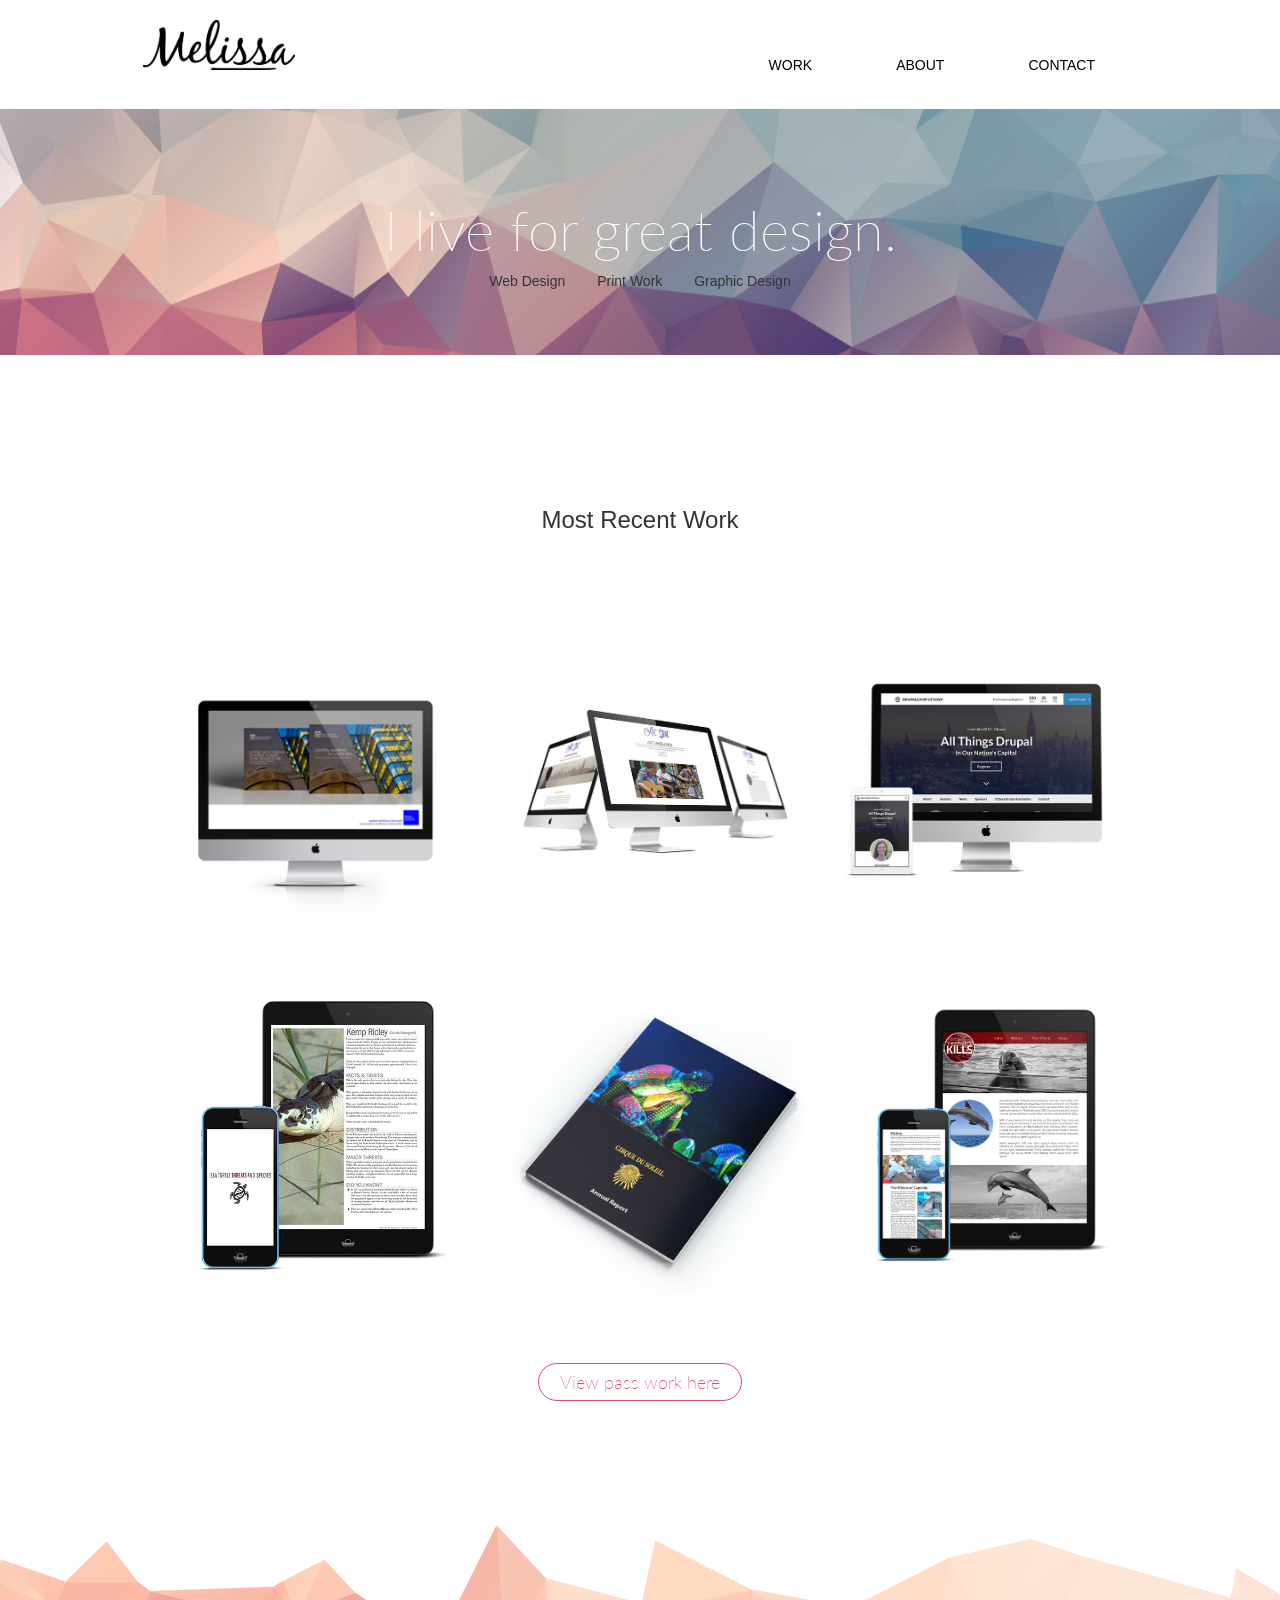
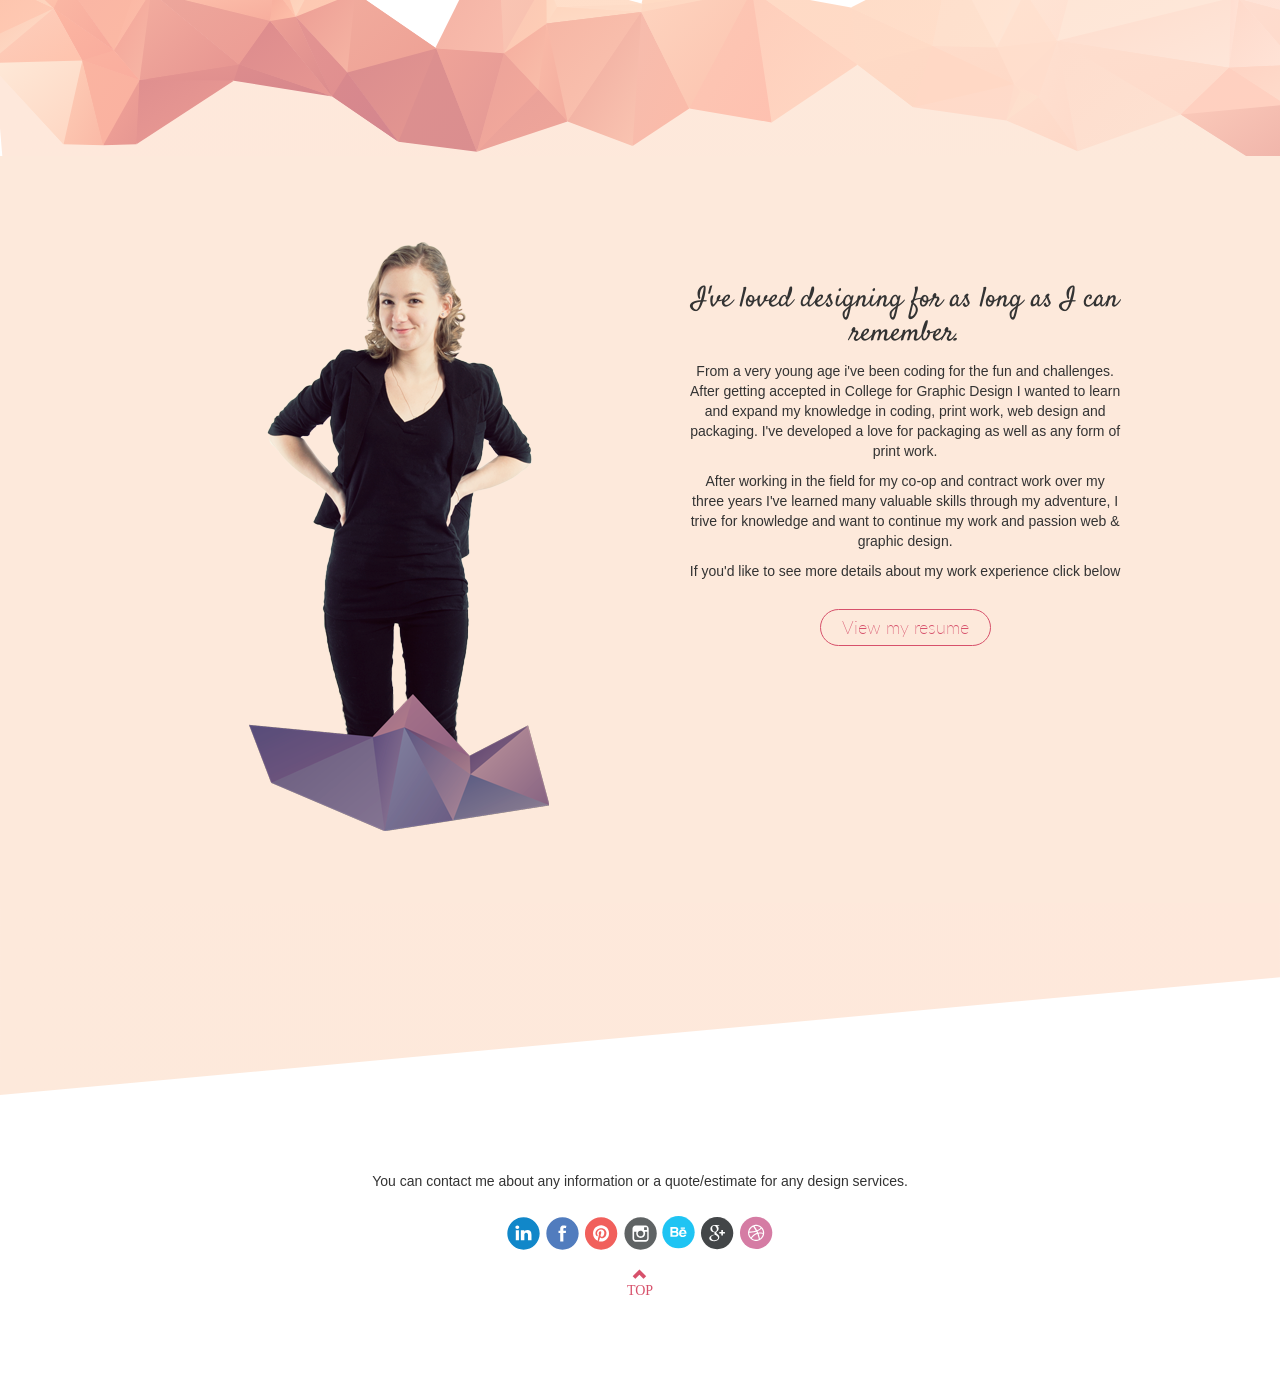
==== index.html @ 19e646f3 "fix(css: glitching portfolio pieces" ====
<!DOCTYPE html>
<html lang="en-ca">
  <head>
    <meta charset="utf-8">

    <title>Melissa Roy · Creative Ambition Graphic Designer · Ottawa, Canada</title>
    <meta name="description" content="Melissa Roy, Creative Graphic Designer with a patience mind, Ottawa Canada">
    <!-- Facebook open Graph meta tags. Also works on Pintrest -->
    <meta name="og:type" content="article">
    <meta name="og:title" content="Copy and paste your title tag">
    <meta name="og:url" content="http://melisaroy.ca">
    <meta name="og:site_name" content="Melissa's Portfolio">
    <meta name="og:image" content="http://melissaroy.ca/images/logo.svg">
    <!-- Can have up to 5 images -->
    <meta name="og:image" content="http://melisaroy.ca/images/boc-poster-col.jpg">
    <meta name="og:image" content="http://melisaroy.ca/images/cds-col.jpg">
    <meta name="og:image" content="http://melisaroy.ca/images/lorax-col.jpg">
    <meta name="og:image" content="http://melisaroy.ca/images/recognition-col.jpg">
    <meta name="og:image" content="http://melisaroy.ca/images/seaturtle-col.jpg">
    <!-- Twitter meta tags -->
    <meta name="twitter:card" content="gallery">
    <meta name="twitter:title" content="Melissa Roy, Awesome Designer">
    <meta name="twitter:url" content="http://melissaroy.ca">
    <meta name="twitter:description" content="a short description">
    <meta name="twitter:image0" content="http://melisaroy.ca/images/boc-poster-col.jpg">
    <meta name="twitter:image1" content="http://melisaroy.ca/images/cds-col.jpg">
    <meta name="twitter:image2" content="http://melisaroy.ca/images/lorax-col.jpg">
    <meta name="twitter:image3" content="http://melisaroy.ca/images/recognition-col.jpg">

    <link href='http://fonts.googleapis.com/css?family=Lato:400,300,700,300italic,400italic,900' rel='stylesheet' type='text/css'>

    <link href='http://fonts.googleapis.com/css?family=Satisfy' rel='stylesheet' type='text/css'>

    <link rel="shortcut icon" href="favicon.ico" type="image/x-icon">
    <link rel="icon" href="favicon.ico" type="image/x-icon">
    <!-- Bootstrap Core CSS -->
    <link href="css/bootstrap.css" rel="stylesheet">

    <!-- Custom CSS -->
    <link href="css/scrolling-nav.css" rel="stylesheet">

    <!-- Main Customizable CSS -->
    <link href="css/main.css" rel="stylesheet">

    <!-- Portfolio Pieces CSS -->
    <link href="css/portfolio-pieces.css" rel="stylesheet">

    <!-- Image animations -->
    <link href="css/animations.css" rel="stylesheet">


  </head>

  <body id="page-top" data-spy="scroll" data-target=".navbar-fixed-top">

    <!-- Navigation -->
    <nav class="navbar navbar-default navbar-fixed-top no-transition" role="navigation">
        <div class="container">
            <div class="navbar-header page-scroll">
                <button type="button" class="navbar-toggle no-transition" data-toggle="collapse" data-target=".navbar-ex1-collapse">
                    <span class="sr-only">Toggle navigation</span>
                    <span class="icon-bar"></span>
                    <span class="icon-bar"></span>
                    <span class="icon-bar"></span>
                </button>
                <a class="navbar-brand page-scroll logo" href="#page-top"><img src="images/logo.png" alt="Melissa Roy Logo"></a>
            </div>

            
            <div class="collapse navbar-collapse navbar-ex1-collapse no-transition">
                <ul class="nav navbar-nav">
                    <li class="hidden">
                        <a class="page-scroll" href="#page-top"></a>
                    </li>
                    <li>
                        <a class="page-scroll" href="#work">WORK</a>
                    </li>
                    <li>
                       <a class="page-scroll" href="#about">ABOUT</a> 
                    </li>
                    <li>
                        <a class="page-scroll" href="#contact">CONTACT</a>
                    </li>
                </ul>
            </div>
            <!-- /.navbar-collapse -->
          </div>
          <!-- /.container -->
      </nav>

      <!-- Intro Section -->
    <section>
        <section id="intro" class="intro-section background-image">
          <div class="container">
              <div class="row">
                <div class="wrapper">
                  <h2>I live for great design.</h2>
					<span class="span-intro">Web Design</span>
					<span class="span-intro">Print Work</span>
					<span>Graphic Design</span>
                </div>
              </div>
           </div>
        </section>
      </section>

      <!-- Work Section -->
      <section id="work" class="work-section">
          
              <div class="row">
                  <div class="col-lg-12">
                  <h3 class="more-margin">Most Recent Work</h3>
					<div class="portfolio-imgs">
					  <a href="#"><img src="images/portfolio/conference-front.png" alt="Employee Conference" /></a>
					  <a href="#"><img src="images/portfolio/art-start.jpg" alt="Art-Start" /></a>
            <a href="#"><img src="images/portfolio/drupal-camp.jpg" alt="Drupal Camp Ottawa" /></a>
					  <a href="#"><img src="images/portfolio/e-pub.jpg" alt="E-Pub - Sea Turtles and Threats" /></a>
					  <a href="#"><img src="images/portfolio/cds-2.jpg" alt="Cirque Du Soleil Annual Report" /></a>
            <a href="#"><img src="images/portfolio/captivity-web-1.jpg" alt="Captivity Kills" /></a>
					</div>
					<br><a class="button" target="_blank" href="http://behance.com/melissaroy">View pass work here</a>
                  </div>
              </div>
          <img class="section-border" src="images/section-border.svg">
      </section>

           <!-- About Section -->
      <section id="about" class="about-section">
          <div class="container">
              <div class="row">
                <div class="col-lg-12">
                  <div class="wrapper">
                  <h3 class="more-margin"></h3>
                    <div class="left-about"><img class="" src="images/melissa.png"></div>
                  	<div class="right-about"><p class="script-quote">I've loved designing for as long as I can remember.</p>
                    <p>From a very young age i've been coding for the fun and challenges. After getting accepted in College for Graphic Design I wanted to learn and expand my knowledge in coding, print work, web design and packaging. I've developed a love for packaging as well as any form of print work.</p>
                    <p>After working in the field for my co-op and contract work over my three years I've learned many valuable skills through my adventure, I trive for knowledge and want to continue my work and passion web & graphic design.</p>
                    <p>If you'd like to see more details about my work experience click below</p>
                    <p><a class="btn-res" target="_blank" href="melissa-roy-resume.pdf">View my resume</a></p>
                    </div>
                     
                  </div>
                  <div>
                  </div>
                </div>
              </div>
          </div>
        
</section>
      <!-- Contact Section -->
      <section id="contact" class="contact-section">
       <img class="section-border" src="images/footer-border.svg"> 
          <div class="container">
              <div class="row">
                  <div class="bottom">

                  <div>
                  <h5>Let's get together!</h5>
                    <p>You can contact me about any information or a quote/estimate for any design services.</p>
                    <p><a class="media" href="https://ca.linkedin.com/pub/melissa-roy/64/501/185" target="_blank"><img src="images/social/link-icon.svg" alt="LinkedIn"></a>
                    <a class="media" href="https://www.facebook.com/superduperlizzie" target="_blank"><img src="images/social/face-icon.svg" alt="Facebook"></a>
                    <a class="media" href="https://www.pinterest.com/heartedmachine/" target="_blank"><img src="images/social/pin-icon.svg" alt="Pintrest"></a>
                    <a class="media" href="http://instagram.com/heartedmachine/" target="_blank"><img src="images/social/insta-icon.svg" alt="Instragram"></a>
                    <a class="media" href="https://www.behance.net/melissaroy" target="_blank"><img src="images/social/beha-icon.svg" alt="Behance"></a>
                    <a class="media" href="mailto:r.melissadesign@gmail.com"><img src="images/social/goog-icon.svg" alt="E-Mail"></a>
                    <a class="media" href="https://dribbble.com/heartedmachine"><img src="images/social/dribb-icon.svg" alt="Dribble"></a>

  </div>
  <a class="page-scroll bottom-arrow" href="#page-top"><span class="glyphicon glyphicon-chevron-up"><br>TOP</span></a>
  </div>

              </div>
          </div>
      </section>


      <!-- jQuery -->

      <script src="http://code.jquery.com/jquery-2.1.1.min.js"></script>
      <script src="js/jquery.js"></script>


      <!-- Bootstrap Core JavaScript -->
      <script src="js/bootstrap.min.js"></script>

      <!-- Scrolling Nav JavaScript -->
      <script src="js/jquery.easing.min.js"></script>
      <script src="js/scrolling-nav.js"></script>


  </body>
</html>
---- css/scrolling-nav.css ----
body {
    width: 100%;
    height: 100%;
}

html {
    width: 100%;
    height: 100%;
}

@media(min-width:767px) {
    .navbar {
        padding: 20px 0;
        -webkit-transition: background .5s ease-in-out,padding .5s ease-in-out;
        -moz-transition: background .5s ease-in-out,padding .5s ease-in-out;
        transition: background .5s ease-in-out,padding .5s ease-in-out;
    }


}

.section-border {
  width: 100%;
}

.intro-section {
    height: 100%;
    padding-top: 25px;
    text-align: center;
    background-image: url("../images/intro-bg.jpg");
    background-repeat: repeat;
    background-attachment:fixed;
}

.about-section {
    height: auto;
    text-align: center;
    overflow: visible;
    background-color: #fde9db;
}

@media (min-width: 768px) {
    .about-section {
    }

}

.work-section {
    height: 100%;
    padding-top: 80px;
    text-align: center;
    background: #fff;
    background-attachment: fixed;
}

.contact-section {
    height: auto;
    text-align: center;
    padding-bottom: 100px;
}

.disclaimer {
    width: 33.3%;
}

.navigation-footer {
    width: 33.3%;
}

.media {
    width: 33.3%;
}
.connect-footer {
    width: 33.3%;
    margin-right: auto;
    margin-left: auto;
}

@media (min-width: 768px) {
.about-section {
}
---- css/main.css ----
html, body {

}

@font-face {
  font-family: 'Dragon-is-Coming';
  src: url('../fonts/Dragon is coming.otf');
}

strong {
	font-weight: bold;
}

.navbar-toggle {
	margin-top: 25px;
	margin-bottom: 0;
}

.navbar-default .navbar-collapse, .navbar-default .navbar-form {
	margin-top: 1.5em;
}



.intro-work {
	font-size: 40px;
	color: #fff;
}

@-webkit-keyframes fade-in {
  0%   { opacity: 0; }
  100% { opacity: 1; }
}

.background-image.visible {
  opacity: 1;
}

.quote-title {
	font-weight: 300;
	font-size: 27px;
	margin-bottom: 0;
	color: #1baf94;
}

.quote-content {
	font-weight: 100;
	font-size: 20px;
	color: #fff;
	letter-spacing: 1px;
}

.read-me-quote {
	font-weight: 100;
	font-size: 15px;
	color: #ccc;
}

.read-more-arrow{
	margin-top: -0.5em;
}

.portfolio-arrow {
	display: inline-block;
	margin-top: 5em;
	margin-right: auto;
	margin-left: auto;
}

.bottom-arrow {
	margin-bottom: 5em;
}

a.portfolio-arrow,
a.portfolio-arrow:link,
a.portfolio-arrow:visited {
	color: #222;
}

a.portfolio-arrow:hover,
a.portfolio-arrow:focus {
	color: #1BAF94;
}

.intro-section{
	height: auto;
	padding: 5em 0;
}
.span-intro {
	padding-right: 1em;
	display: block;
}

.left-about {
	margin-bottom: 3em;
}

.text-justify {
	text-align: justify;
}


#slidein,
#appearin,
#slideleft {
	visibility: hidden;
    }


.container {
	width: 90%;
	margin-right: auto;
	margin-left: auto;
}

.work-section{
	height: auto;
}

.float-left {
  width: 95%;
  margin-left: auto;
  margin-right: auto;
  margin-top: 1em;
}

.img-left {
	float:left;
	width: 30%;
	height: auto;
	margin-right: 1em;
}

.float-right{
  width: 95%;
  margin-left: auto;
  margin-right: auto;
  padding-bottom: 1em;
}

.img-flex {
  max-width: 100%;
}

.script-quote {
	font-family: 'Satisfy', lato, arial;
	font-size: 2em;
	margin-top: 2em;
	line-height: 1.2em;
}

.wrapper {
	overflow: hidden;
}

.nav,
	.navbar-nav {
	text-align: center;
	}

.navbar-default {

	border-bottom: #222;
}

.navbar-default .navbar-nav > li > a:hover,
.navbar-default .navbar-nav > li > a:focus {
  color: #367f97;
}

.navbar-default .navbar-nav > .active > a,
.navbar-default .navbar-nav > .active > a:hover,
.navbar-default .navbar-nav > .active > a:focus {
  color: blue;
}

.navbar-default .navbar-nav > .active > a, .navbar-default .navbar-nav > .active > a:hover, .navbar-default .navbar-nav > .active > a:focus {
	background-color: transparent;
}

.navbar-default .navbar-nav > li > a {
  color: #000;
  padding: 1em 3em;
}

a.port-links,
a.port-links:link,
a.port-links:visited {
	color: #222;
}

a.port-links:hover,
a.port-links:focus {
	color: #1BAF94;
}

h2 {
	color: white;
	font-size: 2em;
	font-family: 'Lato', helvetica, arial;
	font-weight: 200;
}

h3 {
	font-weight: 200;
}

.more-margin {
	margin: 3em 0;
}

h6{
	text-align: left;
	font-family: Dragon-is-Coming;
	font-size: 90pt;
}
.carousel-control.right,
.carousel-control.left {
	background: none;
}

.img-responsive,
.thumbnail > img,
.thumbnail a > img,
.carousel-inner > .item > img,
.carousel-inner > .item > a > img {
	width: 100%;
}

.img-flex {
	width: 100%;
}

 .navbar > .container .navbar-brand,
  .navbar > .container-fluid .navbar-brand {
	width: 170px;

}

.btn-primary {
	background-color: #fff;
	border: #ccc solid 1px;
}

.btn-lg,
.btn-group-lg > .btn {
padding: 5px;
max-width: 80%;
}

.btn-primary:hover,
.btn-primary:focus,
.btn-primary.focus,
.btn-primary:active,
.btn-primary.active,
.open > .dropdown-toggle.btn-primary {
  color: #fff;
	border: #bbb solid 1px;
}

.modal {
	height: auto;
}

.left-align-piece {
	text-align: left;
}

.center-align {
	text-align: center;
}

table {
	margin-top: 1.5rem;
}

tr {
	width: 30%;
}

td {
	padding-bottom: .5rem;

}

.contact {
	border: solid 1px #000;
	vertical-align: top;
	text-align: center;
}

.modal-footer{
	font-size: 10px;
}

.categorie {
	color: #b2b2b2;
	text-align: right;
	text-transform: uppercase;
	width: 34%;
	vertical-align: top;
	padding-right: .5rem;
}

.connect-footer {
	display: inline-block;
}

.disclaimer {
	width: auto;
	margin: 0;
	display: inline;
}

.media {
	width: 2.5em;
	display: inline-block;
	padding: 0;
	overflow: hidden;
}

.media a:hover {
	color: #000;
}

table {
	width: auto;
}

h5 {
	color: #fff;
	font-size: 20px;
	margin-bottom: .15em;
	font-weight: 200;
}

.footer-text {
	color: #ccc;
	font-weight: 100;
	letter-spacing: 1px;
}

a,
a:hover,
a:focus,
a:active {
  color: #1BAF94;
}

a,
a:link,
a:visited {
	color: #D7516B;
  text-decoration: none;
}

.col-md-4 {
	height: 10rem;
	vertical-align: top;
	margin-bottom: 1em;
}

.skills-wrapper {
	width: 50%;
	margin-right: auto;
	margin-left: auto;
}

.profile-img{
	max-width: 50%;
	min-width:50%;
	margin-right: auto;
	margin-left: auto;
}

.delayhalf{
-webkit-animation-delay: 0.5s;
    animation-delay: 0.5s;
}

.delayone{
-webkit-animation-delay: 1s;
    animation-delay: 1s;
}

.delayonehalf{
-webkit-animation-delay: 1.5s;
    animation-delay: 1.5s;
}

.delaytwo{
-webkit-animation-delay: 2s;
    animation-delay: 2s;
}

.delaytwohalf{
-webkit-animation-delay: 2.5s;
    animation-delay: 2.5s;
}

.delaytree{
-webkit-animation-delay: 3s;
    animation-delay: 3s;
}

.navbar-fixed-top, .navbar-fixed-bottom {
	position: inherit;
}

@media (min-width: 475px) {
	h2 {
	font-size: 3em;
	}
	.span-intro {
		display: inline-block;
	}
}

@media (min-width: 768px) {

 .navbar > .container .navbar-brand,
  .navbar > .container-fluid .navbar-brand {
	width: 200px;
	padding-top: 0px;
	}

.span-intro {
	padding-right: 2em;
}

	h2 {
	font-size: 4em;
	}

	.website-quote {
	padding-top: 5%;
	}


	.float-left {
	width: 50%;
	margin-top: auto;
	margin-left: auto;
	margin-top: 3em;
	}

	.float-right{
	margin-right: auto;
	margin-left:auto;
	}

.left-about {
	float: left;
	width: 50%;
	}

.right-about {
	float: right;
	width: 45%;
	}

	.nav,
	.navbar-nav {
	float: right;
	}

	.btn-lg,
	.btn-group-lg > .btn {
	padding: 5px;
	max-width: 45%;
	margin:0 1rem 1rem 0;
	}

	.navbar {
	margin-bottom: 0;
}

tr {
	width: 80%;
	}

.col-md-4 {
	width: 30%;
	display: inline-block;
	}

.col-sm-offset-1 {
	margin: 0 80px 0 0;
	}

.col-sm-5 {
	width: 43%
}

}


@media (min-width: 992px) {
	.container {
		width: 80%;
		margin-right: auto;
		margin-left: auto;
	}

	.intro-section{
	padding-bottom: 5%;
	}

	.profile-img{
	max-width: 50%;
	width: 40%;
	min-width:50%;
	margin-right: auto;
	margin-left: auto;
}


	.pet-img {
	max-width: 60%;
}

	.btn-lg,
	.btn-group-lg > .btn {
	padding: 5px;
	max-width: 30%;
	margin:0 1.5rem 1.5rem 0;
	}

	.col-sm-offset-1 {
}

}

@media (min-width: 1800px) {
	.container {
		width: 60%;
	}

}
---- css/portfolio-pieces.css ----
.portfolio-imgs {
  clear: both;
  display: block;
}
.portfolio-imgs img {
  position: relative;
  margin: 1em 0;
  padding: 0;
  z-index: 1;  
  display: block;
  width: 100%;
}

.portfolio-imgs {
  margin: 0 auto;
}

.portfolio-imgs a {
  position: relative;
  margin: 0;
  padding: 0;
  display: block;
  float: left;
  text-decoration: none;
  overflow: hidden;
  vertical-align: middle;
  width: 100%;
}

.portfolio-imgs a:hover img {
  -webkit-filter: brightness(50%);
  filter: brightness(50%);
  transition: .25s ease-in-out;
}

.portfolio-imgs h3 {
  position: absolute;
  top: 35%;  
  z-index: 2;
  font-size: 28px;
  color: white;
  font-family: 'Lato', sans-serif;
  text-align: center;
  width: 100%; 
  height: 100%;
  opacity: 0;
}

.portfolio-imgs h3:hover {
  opacity: 1;
  transition: .25s ease-in-out;
}

@media (min-width: 500px) {
  .portfolio-imgs a {
    width: 50%;
    display: block;
  }
  
  .portfolio-imgs img {
  margin: .25em .5em;
  }
  
}

@media (min-width: 800px) {
  .portfolio-imgs a {
    width: 33.33333333%;
  }
  
  .portfolio-imgs img {
    margin: .7em 1.5em;
  }

  .portfolio-imgs {
    max-width: 80%;
    margin: 0 auto;
  }
}

a.button{
  display:inline-block;
  font-size: 1.25em;
  text-decoration:none; 
  font-family: 'Lato', arial, helvetica;
  font-weight: 200;
  
  color:#d7516b;
  background-color:transparent;
  border:1px solid #d7516b;
  border-radius:100px;
  
  padding: .3em 1.2em;
  margin: 3em 0 7em 0;
      
  background-size: 200% 100%; 
  background-image: linear-gradient(to right, transparent 50%, #d7516b 50%);
  transition: background-position .3s cubic-bezier(0.19, 1, 0.22, 1) .1s, color .5s ease 0s, background-color .5s ease;
}

a.button:hover{
  color:rgba(255, 255, 255, 1);
  background-color:#d7516b;
  background-position: -100% 100%;
}

a.btn-res{
  display:inline-block;
  font-size: 1.25em;
  text-decoration:none; 
  font-family: 'Lato', arial, helvetica;
  font-weight: 200;
  
  color:#d7516b;
  brackground-color:transparent;
  border:1px solid #d7516b;
  border-radius:100px;
  
  padding: .3em 1.2em;
  margin: 1em 0 7em 0;
      
  background-size: 200% 100%; 
  background-image: linear-gradient(to right, transparent 50%, #d7516b 50%);
  transition: background-position .3s cubic-bezier(0.19, 1, 0.22, 1) .1s, color .5s ease 0s, background-color .5s ease;
}

a.btn-res:hover{
  color:rgba(255, 255, 255, 1);
  background-color:#d7516b;
  background-position: -100% 100%;
}
---- css/animations.css ----
/*
==============================================
CSS3 ANIMATION CHEAT SHEET
==============================================

Made by Justin Aguilar

www.justinaguilar.com/animations/

Questions, comments, concerns, love letters:
justin@justinaguilar.com
==============================================
*/

/*
==============================================
slideDown
==============================================
*/


.slideDown{
	animation-name: slideDown;
	-webkit-animation-name: slideDown;

	animation-duration: 1s;
	-webkit-animation-duration: 1s;

	animation-timing-function: ease;
	-webkit-animation-timing-function: ease;

	visibility: visible !important;
}

@keyframes slideDown {
	0% {
		transform: translateY(-100%);
	}
	50%{
		transform: translateY(8%);
	}
	65%{
		transform: translateY(-4%);
	}
	80%{
		transform: translateY(4%);
	}
	95%{
		transform: translateY(-2%);
	}
	100% {
		transform: translateY(0%);
	}
}

@-webkit-keyframes slideDown {
	0% {
		-webkit-transform: translateY(-100%);
	}
	50%{
		-webkit-transform: translateY(8%);
	}
	65%{
		-webkit-transform: translateY(-4%);
	}
	80%{
		-webkit-transform: translateY(4%);
	}
	95%{
		-webkit-transform: translateY(-2%);
	}
	100% {
		-webkit-transform: translateY(0%);
	}
}

/*
==============================================
slideUp
==============================================
*/


.slideUp{
	animation-name: slideUp;
	-webkit-animation-name: slideUp;

	animation-duration: 1.5s;
	-webkit-animation-duration: 1.5s;

	animation-timing-function: ease;
	-webkit-animation-timing-function: ease;

	visibility: visible !important;
}

@keyframes slideUp {
	0% {
		transform: translateY(100%);
	}

	95%{
		transform: translateY(2%);
	}
	100% {
		transform: translateY(0%);
	}
}

@-webkit-keyframes slideUp {
	0% {
		-webkit-transform: translateY(100%);
	}

	95%{
		-webkit-transform: translateY(2%);
	}
	100% {
		-webkit-transform: translateY(0%);
	}
}

/*
==============================================
slideLeft
==============================================
*/


.slideLeft{
	animation-name: slideLeft;
	-webkit-animation-name: slideLeft;

	animation-duration: 1s;
	-webkit-animation-duration: 1s;

	animation-timing-function: ease-in-out;
	-webkit-animation-timing-function: ease-in-out;

	visibility: visible !important;
}

@keyframes slideLeft {
	0% {
		transform: translateX(150%);
	}
	95%{
		transform: translateX(2%);
	}
	100% {
		transform: translateX(0%);
	}
}

@-webkit-keyframes slideLeft {
	0% {
		-webkit-transform: translateX(150%);
	}
	95%{
		-webkit-transform: translateX(2%);
	}
	100% {
		-webkit-transform: translateX(0%);
	}
}

/*
==============================================
slideRight
==============================================
*/


.slideRight{
	animation-name: slideRight;
	-webkit-animation-name: slideRight;

	animation-duration: 1s;
	-webkit-animation-duration: 1s;

	animation-timing-function: ease-in-out;
	-webkit-animation-timing-function: ease-in-out;

	visibility: visible !important;
}

@keyframes slideRight {
	0% {
		transform: translateX(-150%);
	}

	95%{
		transform: translateX(-2%);
	}
	100% {
		transform: translateX(0%);
	}
}

@-webkit-keyframes slideRight {
	0% {
		-webkit-transform: translateX(-150%);
	}
	95%{
		-webkit-transform: translateX(-2%);
	}
	100% {
		-webkit-transform: translateX(0%);
	}
}

/*
==============================================
slideExpandUp
==============================================
*/


.slideExpandUp{
	animation-name: slideExpandUp;
	-webkit-animation-name: slideExpandUp;

	animation-duration: 1.6s;
	-webkit-animation-duration: 1.6s;

	animation-timing-function: ease-out;
	-webkit-animation-timing-function: ease -out;

	visibility: visible !important;
}

@keyframes slideExpandUp {
	0% {
		transform: translateY(100%) scaleX(0.5);
	}
	30%{
		transform: translateY(-8%) scaleX(0.5);
	}
	40%{
		transform: translateY(2%) scaleX(0.5);
	}
	50%{
		transform: translateY(0%) scaleX(1.1);
	}
	60%{
		transform: translateY(0%) scaleX(0.9);
	}
	70% {
		transform: translateY(0%) scaleX(1.05);
	}
	80%{
		transform: translateY(0%) scaleX(0.95);
	}
	90% {
		transform: translateY(0%) scaleX(1.02);
	}
	100%{
		transform: translateY(0%) scaleX(1);
	}
}

@-webkit-keyframes slideExpandUp {
	0% {
		-webkit-transform: translateY(100%) scaleX(0.5);
	}
	30%{
		-webkit-transform: translateY(-8%) scaleX(0.5);
	}
	40%{
		-webkit-transform: translateY(2%) scaleX(0.5);
	}
	50%{
		-webkit-transform: translateY(0%) scaleX(1.1);
	}
	60%{
		-webkit-transform: translateY(0%) scaleX(0.9);
	}
	70% {
		-webkit-transform: translateY(0%) scaleX(1.05);
	}
	80%{
		-webkit-transform: translateY(0%) scaleX(0.95);
	}
	90% {
		-webkit-transform: translateY(0%) scaleX(1.02);
	}
	100%{
		-webkit-transform: translateY(0%) scaleX(1);
	}
}

/*
==============================================
expandUp
==============================================
*/


.expandUp{
	animation-name: expandUp;
	-webkit-animation-name: expandUp;

	animation-duration: 0.7s;
	-webkit-animation-duration: 0.7s;

	animation-timing-function: ease;
	-webkit-animation-timing-function: ease;

	visibility: visible !important;
}

@keyframes expandUp {
	0% {
		transform: translateY(100%) scale(0.6) scaleY(0.5);
	}
	60%{
		transform: translateY(-7%) scaleY(1.12);
	}
	75%{
		transform: translateY(3%);
	}
	100% {
		transform: translateY(0%) scale(1) scaleY(1);
	}
}

@-webkit-keyframes expandUp {
	0% {
		-webkit-transform: translateY(100%) scale(0.6) scaleY(0.5);
	}
	60%{
		-webkit-transform: translateY(-7%) scaleY(1.12);
	}
	75%{
		-webkit-transform: translateY(3%);
	}
	100% {
		-webkit-transform: translateY(0%) scale(1) scaleY(1);
	}
}

/*
==============================================
fadeIn
==============================================
*/

.fadeIn{
	animation-name: fadeIn;
	-webkit-animation-name: fadeIn;

	animation-duration: 1.5s;
	-webkit-animation-duration: 1.5s;

	animation-timing-function: ease-in-out;
	-webkit-animation-timing-function: ease-in-out;

	visibility: visible !important;
}

@keyframes fadeIn {
	0% {
		transform: scale(0);
		opacity: 0.0;
	}

	100% {
		transform: scale(1);
		opacity: 1;
	}
}

@-webkit-keyframes fadeIn {
	0% {
		-webkit-transform: scale(0);
		opacity: 0.0;
	}

	100% {
		-webkit-transform: scale(1);
		opacity: 1;
	}
}

/*
==============================================
expandOpen
==============================================
*/


.expandOpen{
	animation-name: expandOpen;
	-webkit-animation-name: expandOpen;

	animation-duration: 1.2s;
	-webkit-animation-duration: 1.2s;

	animation-timing-function: ease-out;
	-webkit-animation-timing-function: ease-out;

	visibility: visible !important;
}

@keyframes expandOpen {
	0% {
		transform: scale(1.8);
	}
	50% {
		transform: scale(0.95);
	}
	80% {
		transform: scale(1.05);
	}
	90% {
		transform: scale(0.98);
	}
	100% {
		transform: scale(1);
	}
}

@-webkit-keyframes expandOpen {
	0% {
		-webkit-transform: scale(1.8);
	}
	50% {
		-webkit-transform: scale(0.95);
	}
	80% {
		-webkit-transform: scale(1.05);
	}
	90% {
		-webkit-transform: scale(0.98);
	}
	100% {
		-webkit-transform: scale(1);
	}
}

/*
==============================================
bigEntrance
==============================================
*/


.bigEntrance{
	animation-name: bigEntrance;
	-webkit-animation-name: bigEntrance;

	animation-duration: 1.6s;
	-webkit-animation-duration: 1.6s;

	animation-timing-function: ease-out;
	-webkit-animation-timing-function: ease-out;

	visibility: visible !important;
}

@keyframes bigEntrance {
	0% {
		transform: scale(0.3) rotate(6deg) translateX(-30%) translateY(30%);
		opacity: 0.2;
	}
	30% {
		transform: scale(1.03) rotate(-2deg) translateX(2%) translateY(-2%);
		opacity: 1;
	}
	45% {
		transform: scale(0.98) rotate(1deg) translateX(0%) translateY(0%);
		opacity: 1;
	}
	60% {
		transform: scale(1.01) rotate(-1deg) translateX(0%) translateY(0%);
		opacity: 1;
	}
	75% {
		transform: scale(0.99) rotate(1deg) translateX(0%) translateY(0%);
		opacity: 1;
	}
	90% {
		transform: scale(1.01) rotate(0deg) translateX(0%) translateY(0%);
		opacity: 1;
	}
	100% {
		transform: scale(1) rotate(0deg) translateX(0%) translateY(0%);
		opacity: 1;
	}
}

@-webkit-keyframes bigEntrance {
	0% {
		-webkit-transform: scale(0.3) rotate(6deg) translateX(-30%) translateY(30%);
		opacity: 0.2;
	}
	30% {
		-webkit-transform: scale(1.03) rotate(-2deg) translateX(2%) translateY(-2%);
		opacity: 1;
	}
	45% {
		-webkit-transform: scale(0.98) rotate(1deg) translateX(0%) translateY(0%);
		opacity: 1;
	}
	60% {
		-webkit-transform: scale(1.01) rotate(-1deg) translateX(0%) translateY(0%);
		opacity: 1;
	}
	75% {
		-webkit-transform: scale(0.99) rotate(1deg) translateX(0%) translateY(0%);
		opacity: 1;
	}
	90% {
		-webkit-transform: scale(1.01) rotate(0deg) translateX(0%) translateY(0%);
		opacity: 1;
	}
	100% {
		-webkit-transform: scale(1) rotate(0deg) translateX(0%) translateY(0%);
		opacity: 1;
	}
}

/*
==============================================
hatch
==============================================
*/

.hatch{
	animation-name: hatch;
	-webkit-animation-name: hatch;

	animation-duration: 2s;
	-webkit-animation-duration: 2s;

	animation-timing-function: ease-in-out;
	-webkit-animation-timing-function: ease-in-out;

	transform-origin: 50% 100%;
	-ms-transform-origin: 50% 100%;
	-webkit-transform-origin: 50% 100%;

	visibility: visible !important;
}

@keyframes hatch {
	0% {
		transform: rotate(0deg) scaleY(0.6);
	}
	20% {
		transform: rotate(-2deg) scaleY(1.05);
	}
	35% {
		transform: rotate(2deg) scaleY(1);
	}
	50% {
		transform: rotate(-2deg);
	}
	65% {
		transform: rotate(1deg);
	}
	80% {
		transform: rotate(-1deg);
	}
	100% {
		transform: rotate(0deg);
	}
}

@-webkit-keyframes hatch {
	0% {
		-webkit-transform: rotate(0deg) scaleY(0.6);
	}
	20% {
		-webkit-transform: rotate(-2deg) scaleY(1.05);
	}
	35% {
		-webkit-transform: rotate(2deg) scaleY(1);
	}
	50% {
		-webkit-transform: rotate(-2deg);
	}
	65% {
		-webkit-transform: rotate(1deg);
	}
	80% {
		-webkit-transform: rotate(-1deg);
	}
	100% {
		-webkit-transform: rotate(0deg);
	}
}


/*
==============================================
bounce
==============================================
*/


.bounce{
	animation-name: bounce;
	-webkit-animation-name: bounce;

	animation-duration: 1.6s;
	-webkit-animation-duration: 1.6s;

	animation-timing-function: ease;
	-webkit-animation-timing-function: ease;

	transform-origin: 50% 100%;
	-ms-transform-origin: 50% 100%;
	-webkit-transform-origin: 50% 100%;
}

@keyframes bounce {
	0% {
		transform: translateY(0%) scaleY(0.6);
	}
	60%{
		transform: translateY(-100%) scaleY(1.1);
	}
	70%{
		transform: translateY(0%) scaleY(0.95) scaleX(1.05);
	}
	80%{
		transform: translateY(0%) scaleY(1.05) scaleX(1);
	}
	90%{
		transform: translateY(0%) scaleY(0.95) scaleX(1);
	}
	100%{
		transform: translateY(0%) scaleY(1) scaleX(1);
	}
}

@-webkit-keyframes bounce {
	0% {
		-webkit-transform: translateY(0%) scaleY(0.6);
	}
	60%{
		-webkit-transform: translateY(-100%) scaleY(1.1);
	}
	70%{
		-webkit-transform: translateY(0%) scaleY(0.95) scaleX(1.05);
	}
	80%{
		-webkit-transform: translateY(0%) scaleY(1.05) scaleX(1);
	}
	90%{
		-webkit-transform: translateY(0%) scaleY(0.95) scaleX(1);
	}
	100%{
		-webkit-transform: translateY(0%) scaleY(1) scaleX(1);
	}
}


/*
==============================================
pulse
==============================================
*/

.pulse{
	animation-name: pulse;
	-webkit-animation-name: pulse;

	animation-duration: 1.5s;
	-webkit-animation-duration: 1.5s;

	animation-iteration-count: infinite;
	-webkit-animation-iteration-count: infinite;
}

@keyframes pulse {
	0% {
		transform: scale(0.9);
		opacity: 0.7;
	}
	50% {
		transform: scale(1);
		opacity: 1;
	}
	100% {
		transform: scale(0.9);
		opacity: 0.7;
	}
}

@-webkit-keyframes pulse {
	0% {
		-webkit-transform: scale(0.95);
		opacity: 0.7;
	}
	50% {
		-webkit-transform: scale(1);
		opacity: 1;
	}
	100% {
		-webkit-transform: scale(0.95);
		opacity: 0.7;
	}
}

/*
==============================================
floating
==============================================
*/

.floating{
	animation-name: floating;
	-webkit-animation-name: floating;

	animation-duration: 1.5s;
	-webkit-animation-duration: 1.5s;

	animation-iteration-count: infinite;
	-webkit-animation-iteration-count: infinite;
}

@keyframes floating {
	0% {
		transform: translateY(0%);
	}
	50% {
		transform: translateY(8%);
	}
	100% {
		transform: translateY(0%);
	}
}

@-webkit-keyframes floating {
	0% {
		-webkit-transform: translateY(0%);
	}
	50% {
		-webkit-transform: translateY(8%);
	}
	100% {
		-webkit-transform: translateY(0%);
	}
}

/*
==============================================
tossing
==============================================
*/

.tossing{
	animation-name: tossing;
	-webkit-animation-name: tossing;

	animation-duration: 2.5s;
	-webkit-animation-duration: 2.5s;

	animation-iteration-count: infinite;
	-webkit-animation-iteration-count: infinite;
}

@keyframes tossing {
	0% {
		transform: rotate(-4deg);
	}
	50% {
		transform: rotate(4deg);
	}
	100% {
		transform: rotate(-4deg);
	}
}

@-webkit-keyframes tossing {
	0% {
		-webkit-transform: rotate(-4deg);
	}
	50% {
		-webkit-transform: rotate(4deg);
	}
	100% {
		-webkit-transform: rotate(-4deg);
	}
}

/*
==============================================
pullUp
==============================================
*/

.pullUp{
	animation-name: pullUp;
	-webkit-animation-name: pullUp;

	animation-duration: 1.1s;
	-webkit-animation-duration: 1.1s;

	animation-timing-function: ease-out;
	-webkit-animation-timing-function: ease-out;

	transform-origin: 50% 100%;
	-ms-transform-origin: 50% 100%;
	-webkit-transform-origin: 50% 100%;
}

@keyframes pullUp {
	0% {
		transform: scaleY(0.1);
	}
	40% {
		transform: scaleY(1.02);
	}
	60% {
		transform: scaleY(0.98);
	}
	80% {
		transform: scaleY(1.01);
	}
	100% {
		transform: scaleY(0.98);
	}
	80% {
		transform: scaleY(1.01);
	}
	100% {
		transform: scaleY(1);
	}
}

@-webkit-keyframes pullUp {
	0% {
		-webkit-transform: scaleY(0.1);
	}
	40% {
		-webkit-transform: scaleY(1.02);
	}
	60% {
		-webkit-transform: scaleY(0.98);
	}
	80% {
		-webkit-transform: scaleY(1.01);
	}
	100% {
		-webkit-transform: scaleY(0.98);
	}
	80% {
		-webkit-transform: scaleY(1.01);
	}
	100% {
		-webkit-transform: scaleY(1);
	}
}

/*
==============================================
pullDown
==============================================
*/

.pullDown{
	animation-name: pullDown;
	-webkit-animation-name: pullDown;

	animation-duration: 1.1s;
	-webkit-animation-duration: 1.1s;

	animation-timing-function: ease-out;
	-webkit-animation-timing-function: ease-out;

	transform-origin: 50% 0%;
	-ms-transform-origin: 50% 0%;
	-webkit-transform-origin: 50% 0%;
}

@keyframes pullDown {
	0% {
		transform: scaleY(0.1);
	}
	40% {
		transform: scaleY(1.02);
	}
	60% {
		transform: scaleY(0.98);
	}
	80% {
		transform: scaleY(1.01);
	}
	100% {
		transform: scaleY(0.98);
	}
	80% {
		transform: scaleY(1.01);
	}
	100% {
		transform: scaleY(1);
	}
}

@-webkit-keyframes pullDown {
	0% {
		-webkit-transform: scaleY(0.1);
	}
	40% {
		-webkit-transform: scaleY(1.02);
	}
	60% {
		-webkit-transform: scaleY(0.98);
	}
	80% {
		-webkit-transform: scaleY(1.01);
	}
	100% {
		-webkit-transform: scaleY(0.98);
	}
	80% {
		-webkit-transform: scaleY(1.01);
	}
	100% {
		-webkit-transform: scaleY(1);
	}
}

/*
==============================================
stretchLeft
==============================================
*/

.stretchLeft{
	animation-name: stretchLeft;
	-webkit-animation-name: stretchLeft;

	animation-duration: 1.5s;
	-webkit-animation-duration: 1.5s;

	animation-timing-function: ease-out;
	-webkit-animation-timing-function: ease-out;

	transform-origin: 100% 0%;
	-ms-transform-origin: 100% 0%;
	-webkit-transform-origin: 100% 0%;
}

@keyframes stretchLeft {
	0% {
		transform: scaleX(0.3);
	}
	40% {
		transform: scaleX(1.02);
	}
	60% {
		transform: scaleX(0.98);
	}
	80% {
		transform: scaleX(1.01);
	}
	100% {
		transform: scaleX(0.98);
	}
	80% {
		transform: scaleX(1.01);
	}
	100% {
		transform: scaleX(1);
	}
}

@-webkit-keyframes stretchLeft {
	0% {
		-webkit-transform: scaleX(0.3);
	}
	40% {
		-webkit-transform: scaleX(1.02);
	}
	60% {
		-webkit-transform: scaleX(0.98);
	}
	80% {
		-webkit-transform: scaleX(1.01);
	}
	100% {
		-webkit-transform: scaleX(0.98);
	}
	80% {
		-webkit-transform: scaleX(1.01);
	}
	100% {
		-webkit-transform: scaleX(1);
	}
}

/*
==============================================
stretchRight
==============================================
*/

.stretchRight{
	animation-name: stretchRight;
	-webkit-animation-name: stretchRight;

	animation-duration: 1.5s;
	-webkit-animation-duration: 1.5s;

	animation-timing-function: ease-out;
	-webkit-animation-timing-function: ease-out;

	transform-origin: 0% 0%;
	-ms-transform-origin: 0% 0%;
	-webkit-transform-origin: 0% 0%;
}

@keyframes stretchRight {
	0% {
		transform: scaleX(0.3);
	}
	40% {
		transform: scaleX(1.02);
	}
	60% {
		transform: scaleX(0.98);
	}
	80% {
		transform: scaleX(1.01);
	}
	100% {
		transform: scaleX(0.98);
	}
	80% {
		transform: scaleX(1.01);
	}
	100% {
		transform: scaleX(1);
	}
}

@-webkit-keyframes stretchRight {
	0% {
		-webkit-transform: scaleX(0.3);
	}
	40% {
		-webkit-transform: scaleX(1.02);
	}
	60% {
		-webkit-transform: scaleX(0.98);
	}
	80% {
		-webkit-transform: scaleX(1.01);
	}
	100% {
		-webkit-transform: scaleX(0.98);
	}
	80% {
		-webkit-transform: scaleX(1.01);
	}
	100% {
		-webkit-transform: scaleX(1);
	}
}
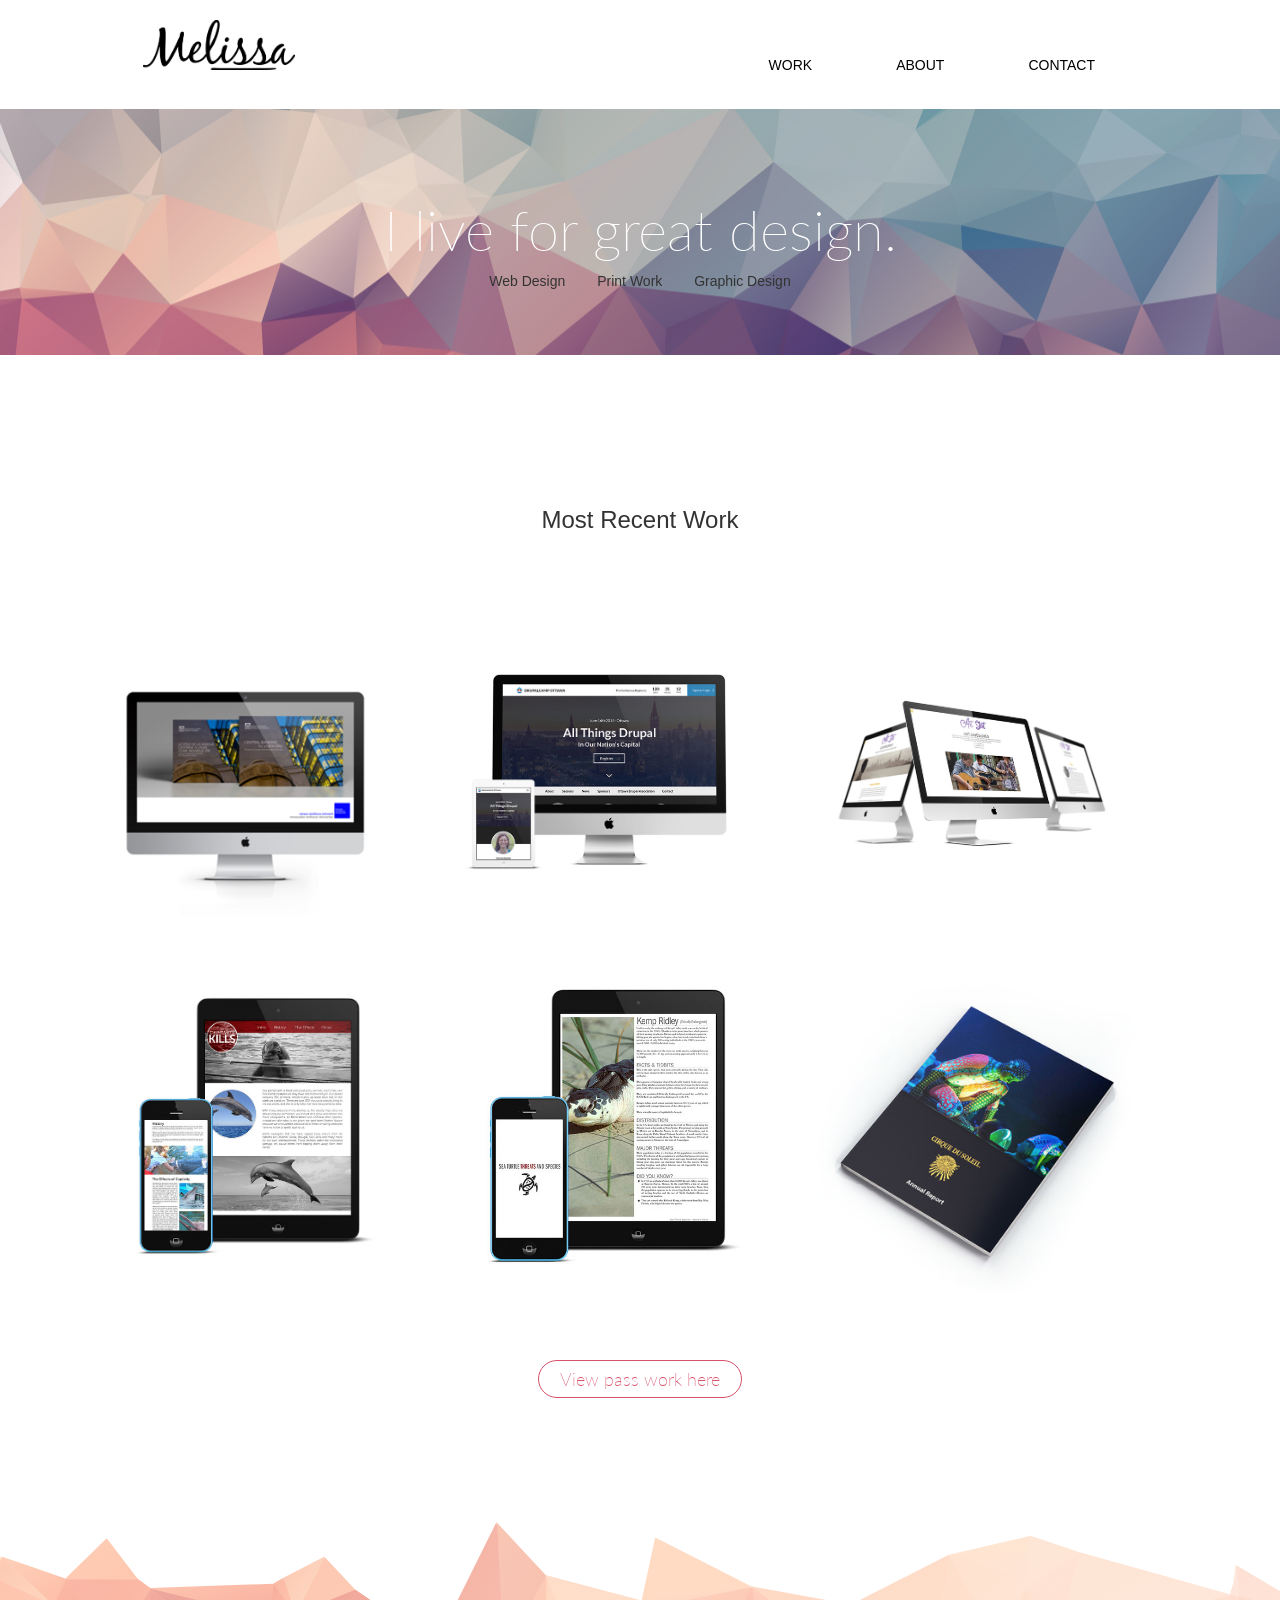
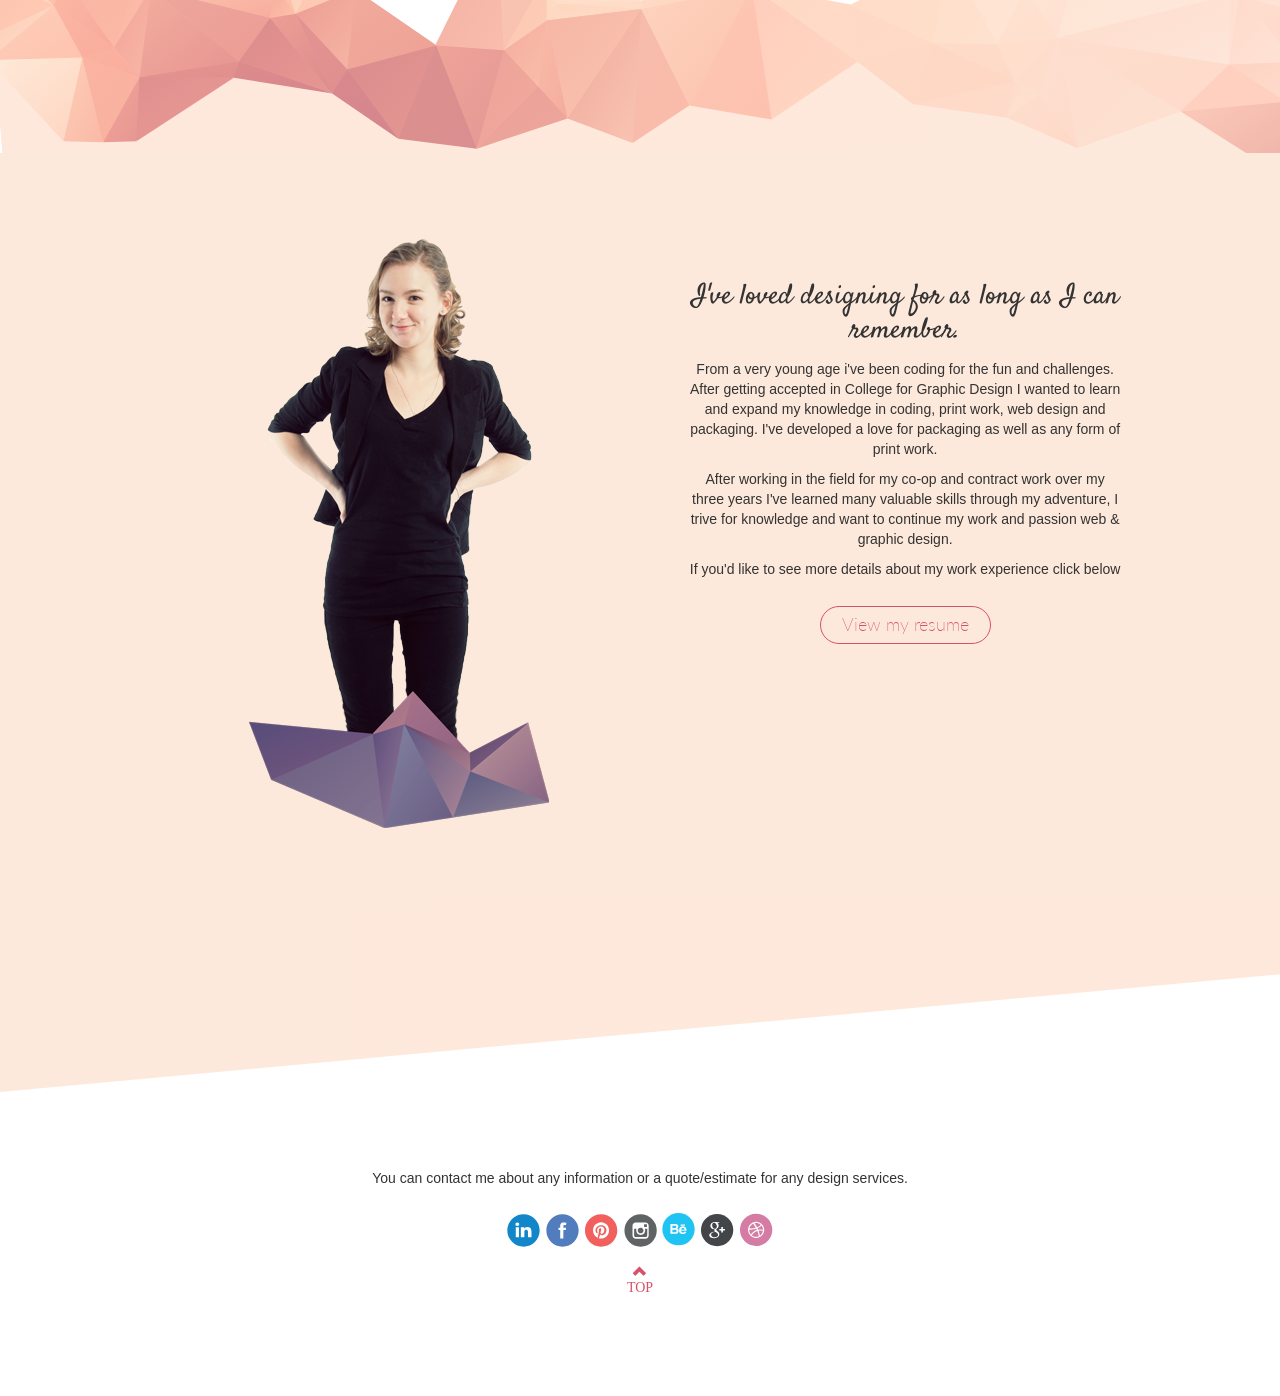
==== commit 8747ab68: "fix(css): portfolio colour overlay" ====
--- a/index.html
+++ b/index.html
@@ -110,14 +110,54 @@
               <div class="row">
                   <div class="col-lg-12">
                   <h3 class="more-margin">Most Recent Work</h3>
-					<div class="portfolio-imgs">
-					  <a href="#"><img src="images/portfolio/conference-front.png" alt="Employee Conference" /></a>
-					  <a href="#"><img src="images/portfolio/art-start.jpg" alt="Art-Start" /></a>
-            <a href="#"><img src="images/portfolio/drupal-camp.jpg" alt="Drupal Camp Ottawa" /></a>
-					  <a href="#"><img src="images/portfolio/e-pub.jpg" alt="E-Pub - Sea Turtles and Threats" /></a>
-					  <a href="#"><img src="images/portfolio/cds-2.jpg" alt="Cirque Du Soleil Annual Report" /></a>
-            <a href="#"><img src="images/portfolio/captivity-web-1.jpg" alt="Captivity Kills" /></a>
-					</div>
+
+<div class="gallery">
+
+    <figure class="gallery-item">
+        <a target="_blank" href="#"><img src="images/portfolio/conference-front.png">
+          <figcaption class="img-title">
+              <h5>Employee Conference</h5>    
+          </figcaption>
+        </a>
+    </figure>
+    <figure class="gallery-item">
+        <a target="_blank" href="#"><img src="images/portfolio/drupal-camp.jpg">
+          <figcaption class="img-title">
+              <h5>Drupal Camp</h5>    
+          </figcaption>
+        </a>
+    </figure>
+
+    <figure class="gallery-item">
+        <img src="images/portfolio/art-start.jpg">
+        <figcaption class="img-title">
+            <h5>Art Start</h5>    
+        </figcaption>
+    </figure>
+
+    <figure class="gallery-item">
+        <img src="images/portfolio/captivity-web-1.jpg">
+        <figcaption class="img-title">
+            <h5>Captivity Kills</h5>    
+        </figcaption>
+    </figure>
+
+    <figure class="gallery-item">
+        <a target="_blank" href="#"><img src="images/portfolio/e-pub.jpg">
+          <figcaption class="img-title">
+              <h5>Sea Turtle E Pub</h5>    
+          </figcaption>
+        </a>
+    </figure>
+
+    <figure class="gallery-item">
+        <img src="images/portfolio/cds-2.jpg">
+        <figcaption class="img-title">
+            <h5>Annual Report</h5>    
+        </figcaption>
+    </figure>
+</div>
+
 					<br><a class="button" target="_blank" href="http://behance.com/melissaroy">View pass work here</a>
                   </div>
               </div>
--- a/css/portfolio-pieces.css
+++ b/css/portfolio-pieces.css
@@ -28,19 +28,21 @@
 }
 
 .portfolio-imgs a:hover img {
-  -webkit-filter: brightness(50%);
-  filter: brightness(50%);
+  -webkit-filter: rgba(215, 81, 107, .7);
+  filter: rgba(215, 81, 107, .7);
   transition: .25s ease-in-out;
 }
 
 .portfolio-imgs h3 {
   position: absolute;
-  top: 35%;  
+  top: 35%; 
+  left: 10px; 
   z-index: 2;
-  font-size: 28px;
   color: white;
-  font-family: 'Lato', sans-serif;
+  font-family: 'Lato', arial, sans-serif;
   text-align: center;
+  font-weight: 100;
+  padding: 0 1em;
   width: 100%; 
   height: 100%;
   opacity: 0;
@@ -73,10 +75,23 @@
   }
 
   .portfolio-imgs {
+    margin: 0 auto;
+    max-width: 90%;
+  }
+
+  .portfolio-imgs h3 {
+    top: 40%; 
+  }
+}
+
+@media (min-width: 1020px){
+
+
+  .portfolio-imgs {
     max-width: 80%;
-    margin: 0 auto;
-  }
-}
+  } 
+}
+
 
 a.button{
   display:inline-block;
@@ -130,3 +145,82 @@
   background-position: -100% 100%;
 }
 
+
+/* New Portfolio Pieces Testing */
+
+.gallery {
+    width: 100%;
+    margin: 2em auto;
+    display: block;
+}
+
+.gallery-item {
+    height: auto;
+    width: 100%;
+    float: left;
+    margin-bottom: 1em;
+    position: relative;
+}
+
+    .gallery-item:nth-child(odd) {
+        margin-right: 2.5%;
+        margin-left: 2.5%;
+    }
+
+.gallery-item img {
+    width: 100%;
+}
+
+.gallery-item:hover .img-title {
+    opacity: 1;
+}
+
+.img-title {
+    position: absolute;
+    top: 0;
+    margin: 0;
+    height: 100%;
+    width: 100%;
+    text-align: center;
+    opacity: 0;
+    background-color: rgba(215, 81, 107, .4);
+    transition: all 0.5s ease;
+}
+
+    .img-title h5 {
+        position: absolute;
+        color: #fff;
+        top: 45%;
+        width: 100%;
+        text-align: center;
+    }
+
+@media (min-width: 500px) {
+.gallery-item {
+    width: 46%;
+    }
+  }
+
+@media (min-width: 800px) {
+  .gallery {
+    width: 90%;
+    margin: 0 auto;
+  }
+  .gallery-item {
+    width: 30%;
+
+  }
+  .gallery-item:nth-child(odd) {
+     margin-right: 1%;
+     margin-left: 1%;
+  }
+
+    .gallery-item {
+      margin-right: 1%;
+      margin-left: 1%;
+    }
+    .img-title h5 {
+      top: 40%;
+    }
+
+}
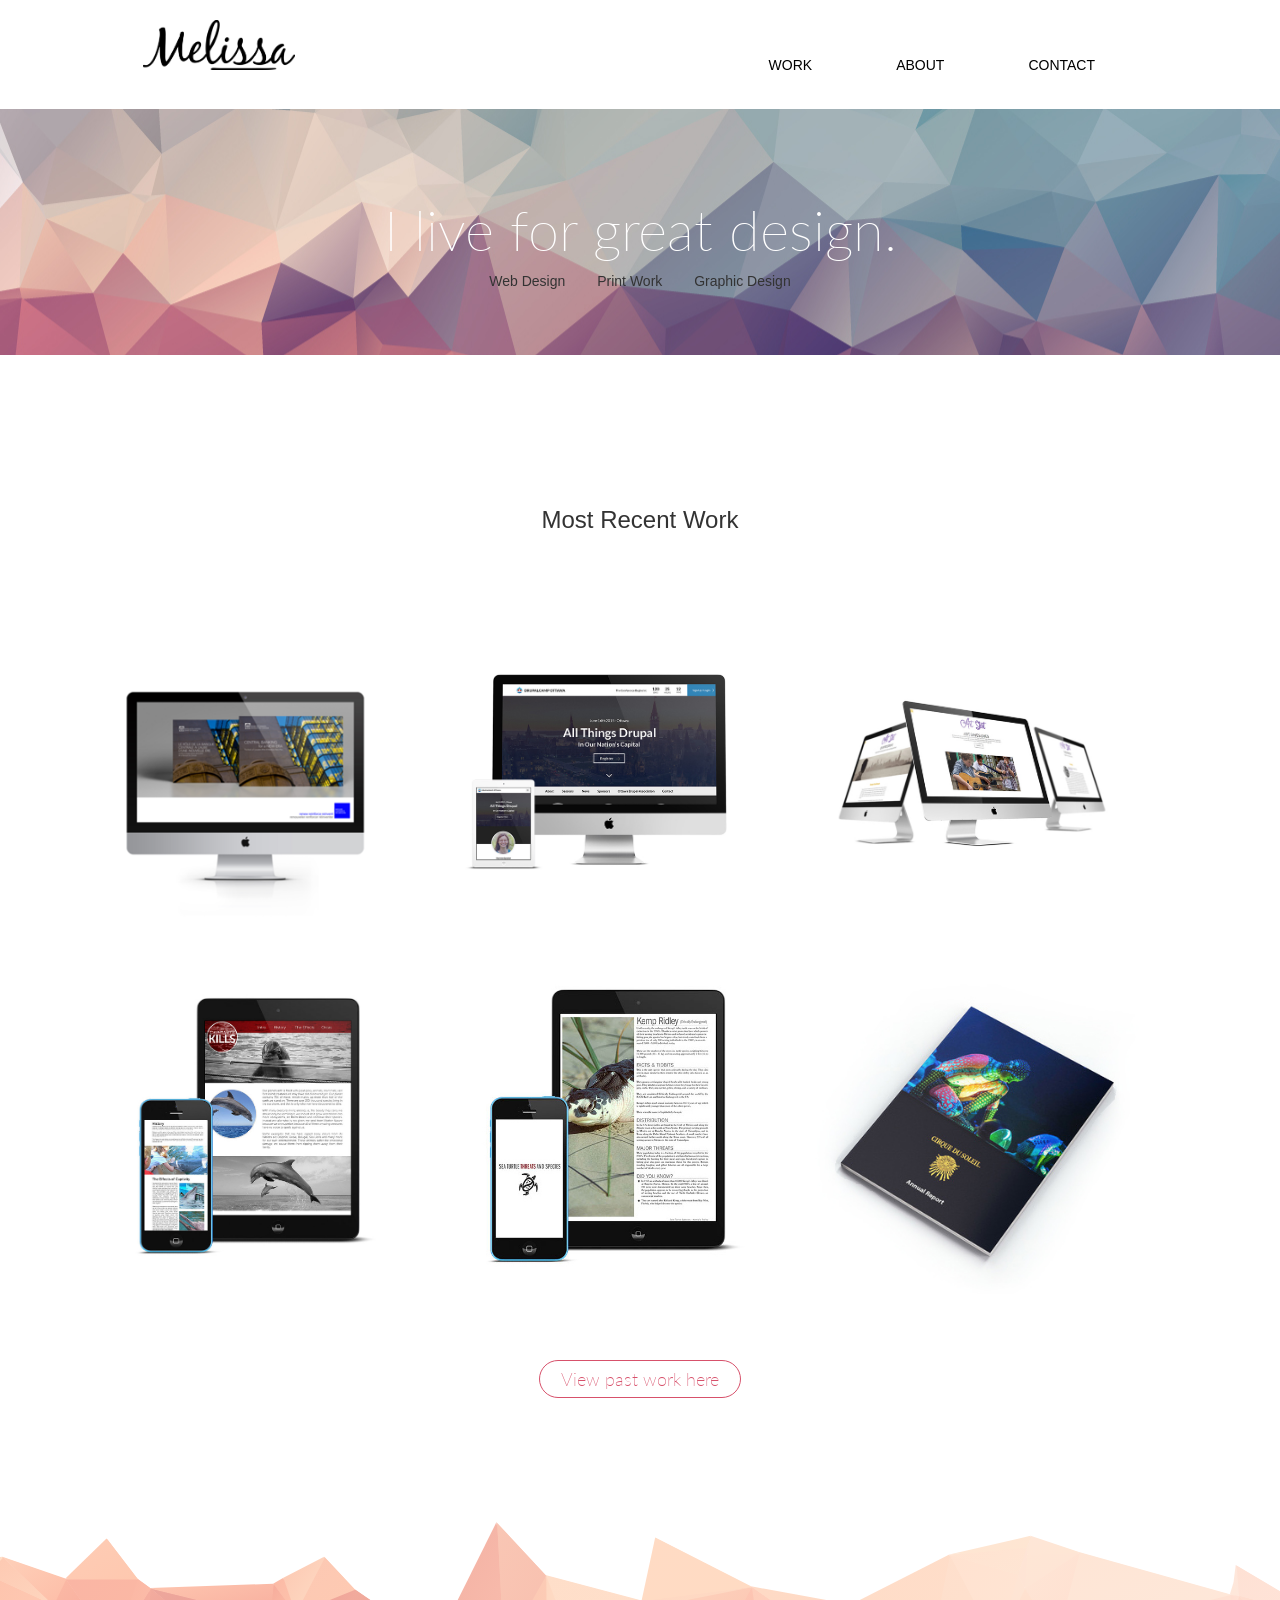
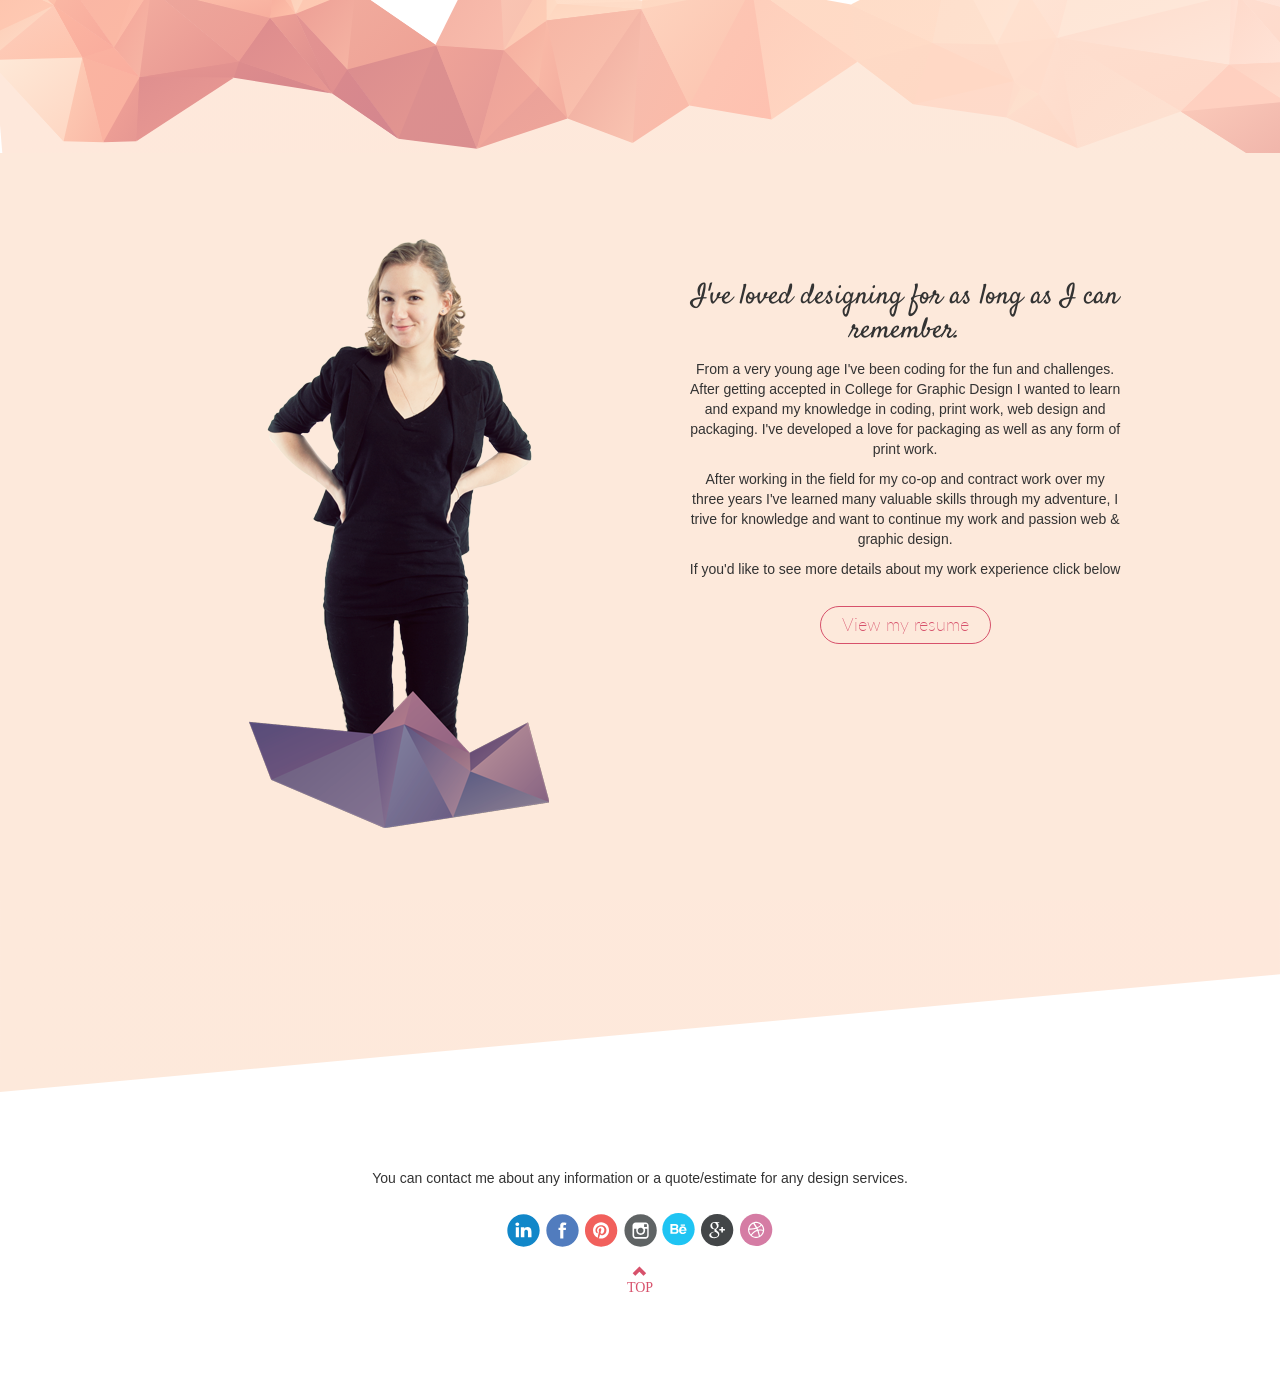
==== commit 9ad96d21: "refractor(html): fixed spelling mistakes" ====
--- a/index.html
+++ b/index.html
@@ -106,62 +106,64 @@
 
       <!-- Work Section -->
       <section id="work" class="work-section">
-          
-              <div class="row">
-                  <div class="col-lg-12">
-                  <h3 class="more-margin">Most Recent Work</h3>
-
-<div class="gallery">
-
-    <figure class="gallery-item">
-        <a target="_blank" href="#"><img src="images/portfolio/conference-front.png">
-          <figcaption class="img-title">
-              <h5>Employee Conference</h5>    
-          </figcaption>
-        </a>
-    </figure>
-    <figure class="gallery-item">
-        <a target="_blank" href="#"><img src="images/portfolio/drupal-camp.jpg">
-          <figcaption class="img-title">
-              <h5>Drupal Camp</h5>    
-          </figcaption>
-        </a>
-    </figure>
-
-    <figure class="gallery-item">
-        <img src="images/portfolio/art-start.jpg">
-        <figcaption class="img-title">
-            <h5>Art Start</h5>    
-        </figcaption>
-    </figure>
-
-    <figure class="gallery-item">
-        <img src="images/portfolio/captivity-web-1.jpg">
-        <figcaption class="img-title">
-            <h5>Captivity Kills</h5>    
-        </figcaption>
-    </figure>
-
-    <figure class="gallery-item">
-        <a target="_blank" href="#"><img src="images/portfolio/e-pub.jpg">
-          <figcaption class="img-title">
-              <h5>Sea Turtle E Pub</h5>    
-          </figcaption>
-        </a>
-    </figure>
-
-    <figure class="gallery-item">
-        <img src="images/portfolio/cds-2.jpg">
-        <figcaption class="img-title">
-            <h5>Annual Report</h5>    
-        </figcaption>
-    </figure>
-</div>
-
-					<br><a class="button" target="_blank" href="http://behance.com/melissaroy">View pass work here</a>
-                  </div>
-              </div>
-          <img class="section-border" src="images/section-border.svg">
+        <div class="row">
+          <div class="col-lg-12">
+            <h3 class="more-margin">Most Recent Work</h3>
+
+            <div class="gallery">
+
+                <figure class="gallery-item">
+                    <a href="conference.html"><img src="images/portfolio/conference-front.png">
+                      <figcaption class="img-title">
+                          <h5>Employee Conference 2015</h5>    
+                      </figcaption>
+                    </a>
+                </figure>
+                <figure class="gallery-item">
+                    <a href="drupal-camp.html"><img src="images/portfolio/drupal-camp.jpg">
+                      <figcaption class="img-title">
+                          <h5>Drupal Camp Ottawa 2015</h5>    
+                      </figcaption>
+                    </a>
+                </figure>
+
+                <figure class="gallery-item">
+                    <a href="art-start.html"><img src="images/portfolio/art-start.jpg">
+                    <figcaption class="img-title">
+                        <h5>Art Start</h5>    
+                    </figcaption>
+                    </a>
+                </figure>
+
+                <figure class="gallery-item">
+                    <a href="captivity-kills.html"><img src="images/portfolio/captivity-web-1.jpg">
+                    <figcaption class="img-title">
+                        <h5>Captivity Kills</h5>    
+                    </figcaption>
+                    </a>
+                </figure>
+
+                <figure class="gallery-item">
+                    <a href="e-pub.html"><img src="images/portfolio/e-pub.jpg">
+                      <figcaption class="img-title">
+                          <h5>Sea Turtle Threats & Species</h5>    
+                      </figcaption>
+                    </a>
+                </figure>
+
+                <figure class="gallery-item">
+                    <a href="annual-report.html"><img src="images/portfolio/cds-2.jpg">
+                    <figcaption class="img-title">
+                        <h5>Cirque du Soleil</h5>    
+                    </figcaption>
+                    </a>
+                </figure>
+            </div>
+
+					 <br><a class="button" target="_blank" href="http://behance.com/melissaroy">View past work here</a>
+          </div>
+         </div>
+        <img class="section-border" src="images/section-border.svg">
       </section>
 
            <!-- About Section -->
@@ -173,7 +175,7 @@
                   <h3 class="more-margin"></h3>
                     <div class="left-about"><img class="" src="images/melissa.png"></div>
                   	<div class="right-about"><p class="script-quote">I've loved designing for as long as I can remember.</p>
-                    <p>From a very young age i've been coding for the fun and challenges. After getting accepted in College for Graphic Design I wanted to learn and expand my knowledge in coding, print work, web design and packaging. I've developed a love for packaging as well as any form of print work.</p>
+                    <p>From a very young age I've been coding for the fun and challenges. After getting accepted in College for Graphic Design I wanted to learn and expand my knowledge in coding, print work, web design and packaging. I've developed a love for packaging as well as any form of print work.</p>
                     <p>After working in the field for my co-op and contract work over my three years I've learned many valuable skills through my adventure, I trive for knowledge and want to continue my work and passion web & graphic design.</p>
                     <p>If you'd like to see more details about my work experience click below</p>
                     <p><a class="btn-res" target="_blank" href="melissa-roy-resume.pdf">View my resume</a></p>
--- a/css/scrolling-nav.css
+++ b/css/scrolling-nav.css
@@ -50,7 +50,12 @@
     padding-top: 80px;
     text-align: center;
     background: #fff;
-    background-attachment: fixed;
+}
+
+.pieces-section {
+    padding-top: 80px;
+    text-align: center;
+    background: #fff;
 }
 
 .contact-section {
--- a/css/portfolio-pieces.css
+++ b/css/portfolio-pieces.css
@@ -1,98 +1,3 @@
-.portfolio-imgs {
-  clear: both;
-  display: block;
-}
-.portfolio-imgs img {
-  position: relative;
-  margin: 1em 0;
-  padding: 0;
-  z-index: 1;  
-  display: block;
-  width: 100%;
-}
-
-.portfolio-imgs {
-  margin: 0 auto;
-}
-
-.portfolio-imgs a {
-  position: relative;
-  margin: 0;
-  padding: 0;
-  display: block;
-  float: left;
-  text-decoration: none;
-  overflow: hidden;
-  vertical-align: middle;
-  width: 100%;
-}
-
-.portfolio-imgs a:hover img {
-  -webkit-filter: rgba(215, 81, 107, .7);
-  filter: rgba(215, 81, 107, .7);
-  transition: .25s ease-in-out;
-}
-
-.portfolio-imgs h3 {
-  position: absolute;
-  top: 35%; 
-  left: 10px; 
-  z-index: 2;
-  color: white;
-  font-family: 'Lato', arial, sans-serif;
-  text-align: center;
-  font-weight: 100;
-  padding: 0 1em;
-  width: 100%; 
-  height: 100%;
-  opacity: 0;
-}
-
-.portfolio-imgs h3:hover {
-  opacity: 1;
-  transition: .25s ease-in-out;
-}
-
-@media (min-width: 500px) {
-  .portfolio-imgs a {
-    width: 50%;
-    display: block;
-  }
-  
-  .portfolio-imgs img {
-  margin: .25em .5em;
-  }
-  
-}
-
-@media (min-width: 800px) {
-  .portfolio-imgs a {
-    width: 33.33333333%;
-  }
-  
-  .portfolio-imgs img {
-    margin: .7em 1.5em;
-  }
-
-  .portfolio-imgs {
-    margin: 0 auto;
-    max-width: 90%;
-  }
-
-  .portfolio-imgs h3 {
-    top: 40%; 
-  }
-}
-
-@media (min-width: 1020px){
-
-
-  .portfolio-imgs {
-    max-width: 80%;
-  } 
-}
-
-
 a.button{
   display:inline-block;
   font-size: 1.25em;
@@ -146,7 +51,7 @@
 }
 
 
-/* New Portfolio Pieces Testing */
+/* Portfolio Transitions */
 
 .gallery {
     width: 100%;
@@ -164,7 +69,6 @@
 
     .gallery-item:nth-child(odd) {
         margin-right: 2.5%;
-        margin-left: 2.5%;
     }
 
 .gallery-item img {
@@ -183,21 +87,28 @@
     width: 100%;
     text-align: center;
     opacity: 0;
-    background-color: rgba(215, 81, 107, .4);
+    background-color: rgba(215, 81, 107, .8);
     transition: all 0.5s ease;
 }
 
     .img-title h5 {
         position: absolute;
         color: #fff;
-        top: 45%;
+        top: 40%;
         width: 100%;
+        padding: 1em;
         text-align: center;
+        font-size: 2em;
+        margin: 0;
     }
 
 @media (min-width: 500px) {
 .gallery-item {
     width: 46%;
+    }
+
+    .img-title h5 {
+      top: 35%;
     }
   }
 
@@ -220,7 +131,63 @@
       margin-left: 1%;
     }
     .img-title h5 {
+      top: 30%;
+    }
+
+}
+
+@media (min-width: 1000px) {
+    .img-title h5 {
       top: 40%;
     }
+}
 
-}+/* Individual Pieces Detailing */
+
+.portfolio-details {
+  padding: 1em;
+  margin: 3em 0;
+}
+
+.portfolio-det-img {
+  margin-top: 1em;
+
+}
+
+  .left-pieces {
+    width: 100%;
+  }
+
+  .right-pieces {
+    width: 100%;
+    text-align: left;
+  }
+
+@media (min-width: 768px) {
+
+  .portfolio-details {
+    max-width: 90%;
+    margin: 2em auto 10em;
+  }
+
+  .left-pieces {
+    float: left;
+    width: 50%;
+    display: block;
+    margin-bottom:5em;
+  }
+
+  .right-pieces {
+    float: right;
+    width: 45%;
+    display: block;
+    
+    margin-right: 2%;
+  }
+}
+
+@media (min-width: 992px) {
+  .portfolio-details {
+    max-width: 1000px;
+    }
+  }
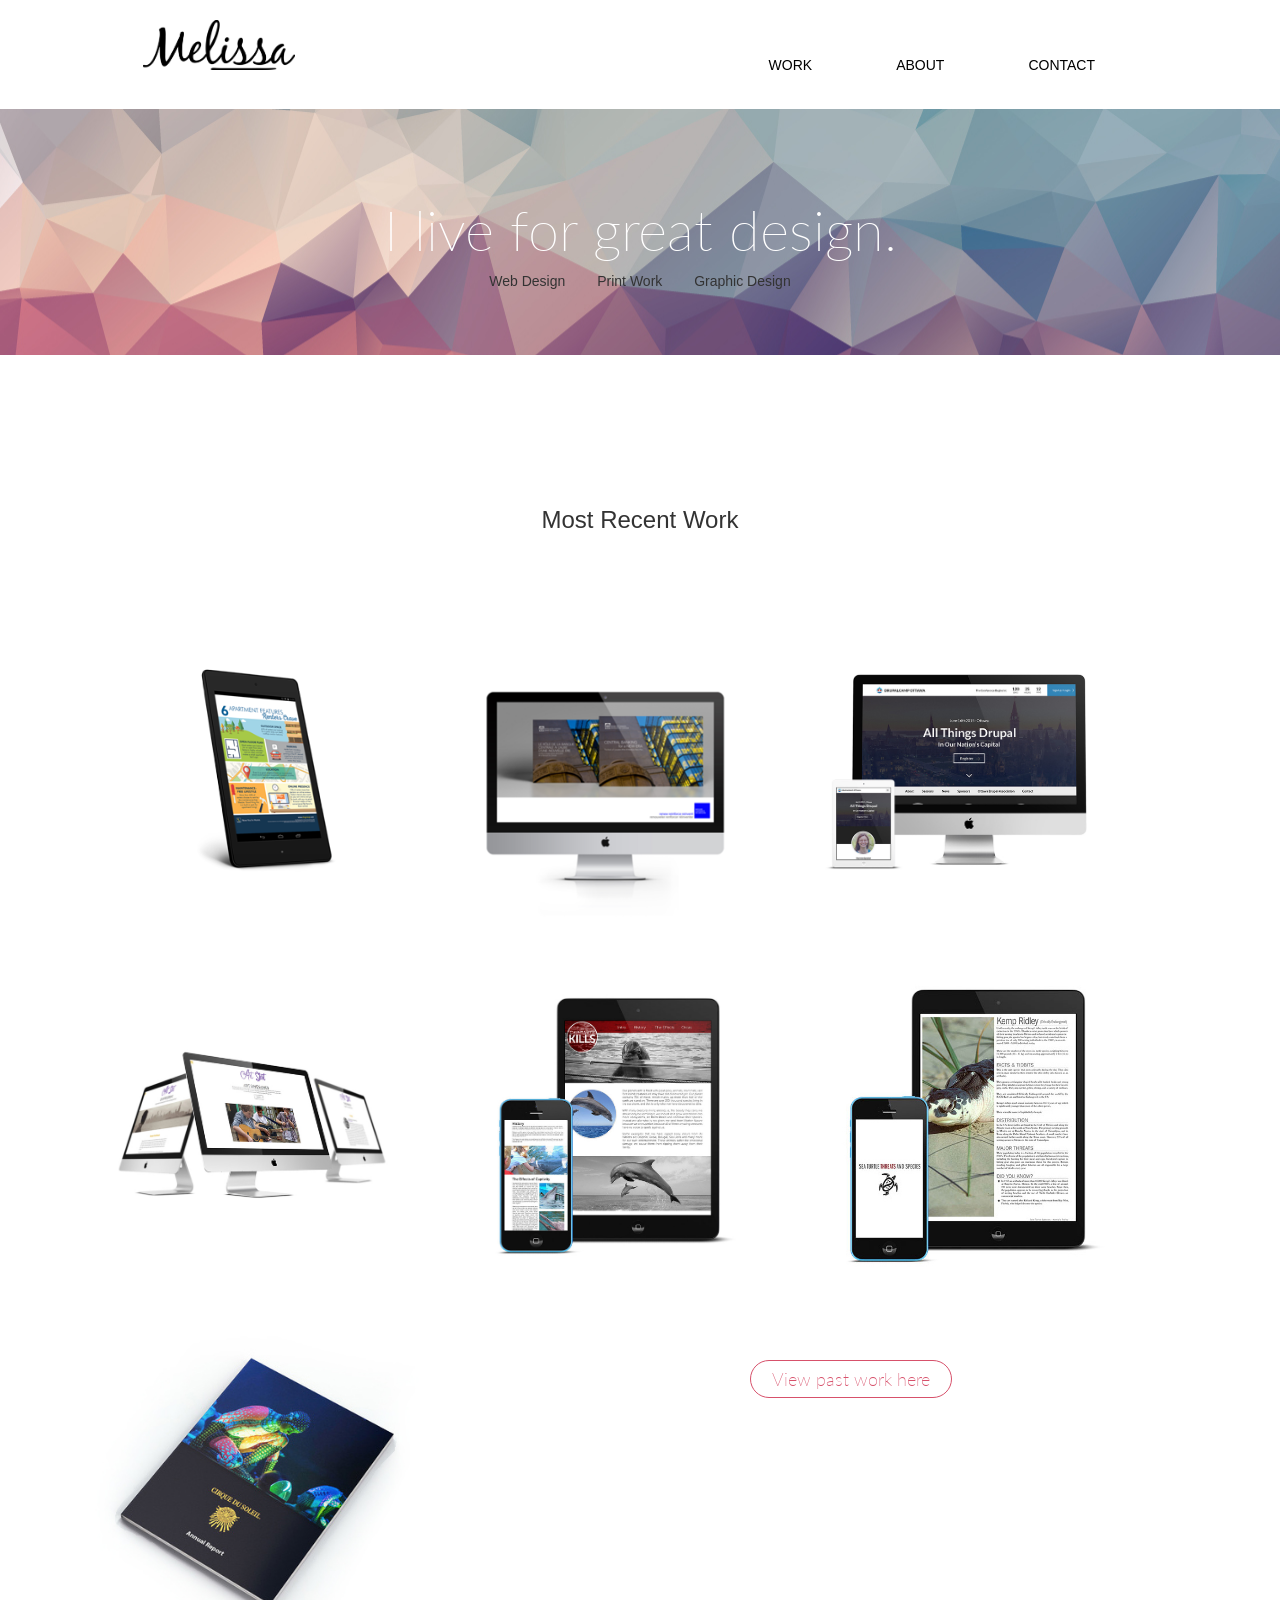
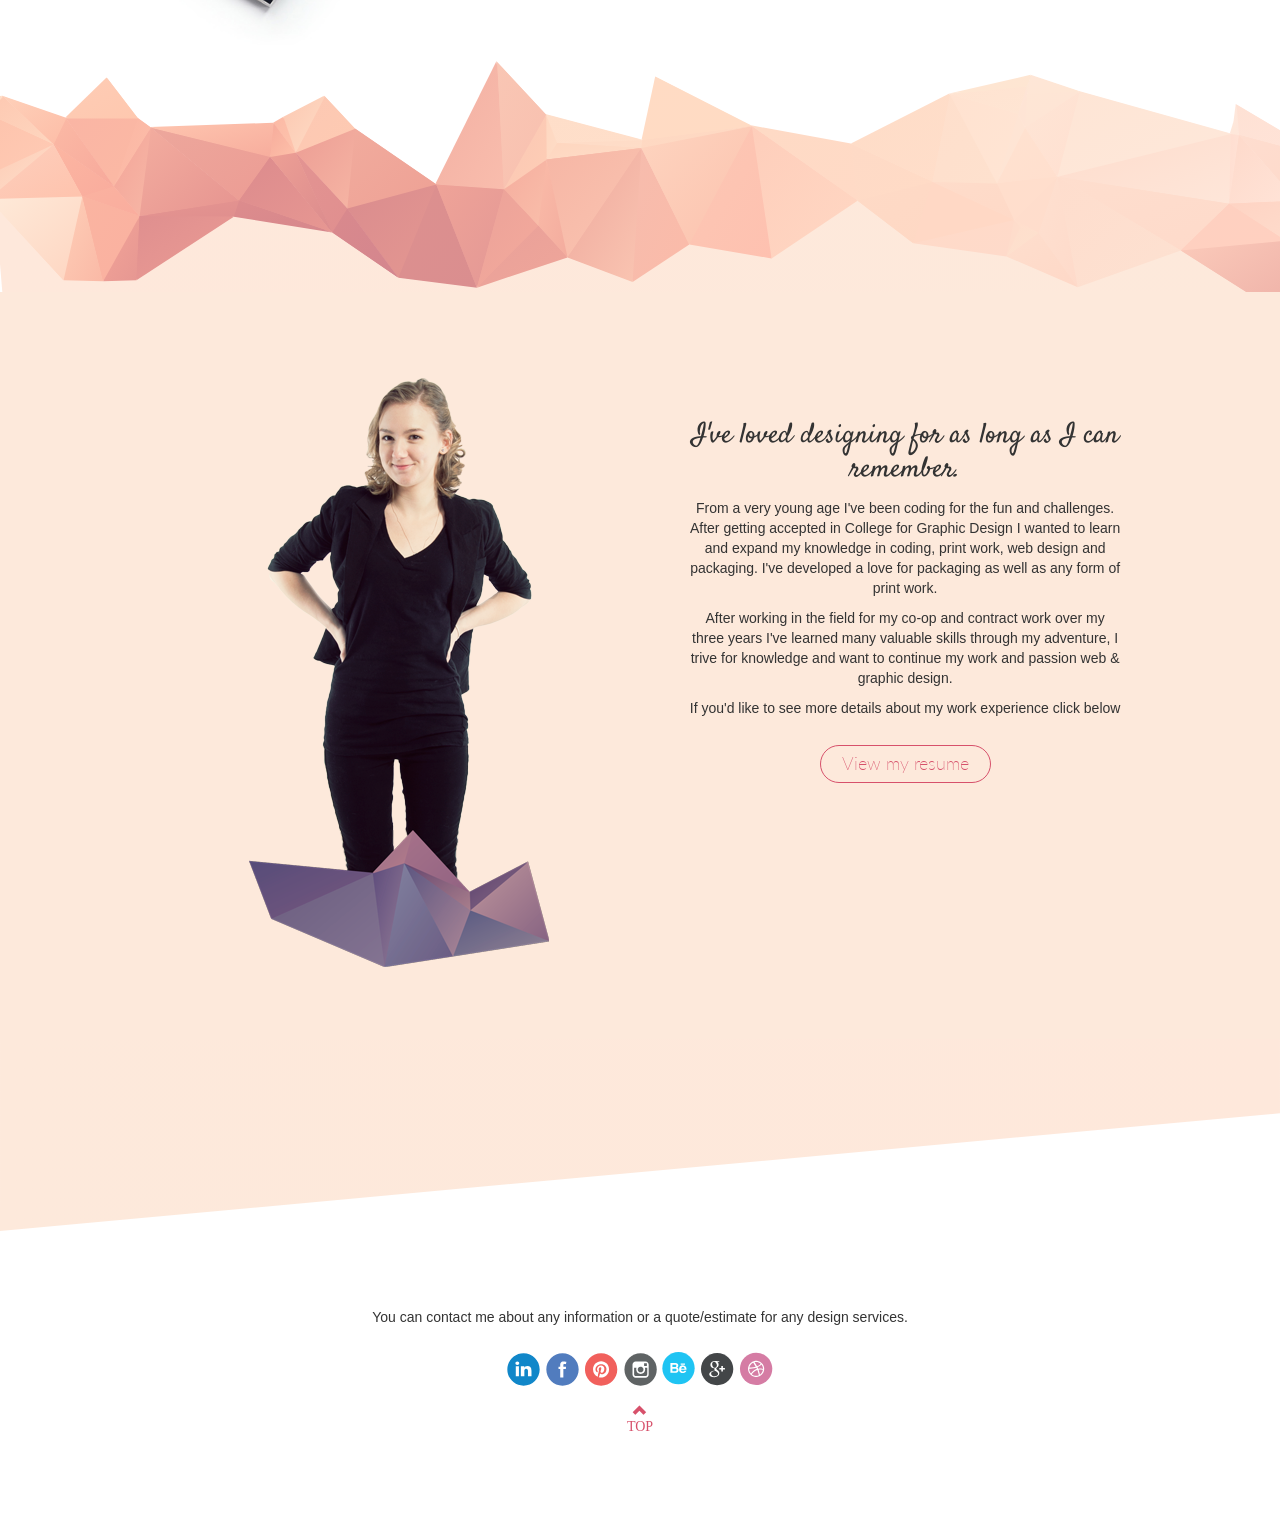
==== commit 2278d4e9: "feat(html): add infographic to portfolio images" ====
--- a/index.html
+++ b/index.html
@@ -113,6 +113,14 @@
             <div class="gallery">
 
                 <figure class="gallery-item">
+                    <a href="clv-infographic.html"><img src="images/portfolio/clv-info-1.png">
+                      <figcaption class="img-title">
+                          <h5>6 Apartment Features</h5>    
+                      </figcaption>
+                    </a>
+                </figure>
+
+                <figure class="gallery-item">
                     <a href="conference.html"><img src="images/portfolio/conference-front.png">
                       <figcaption class="img-title">
                           <h5>Employee Conference 2015</h5>    
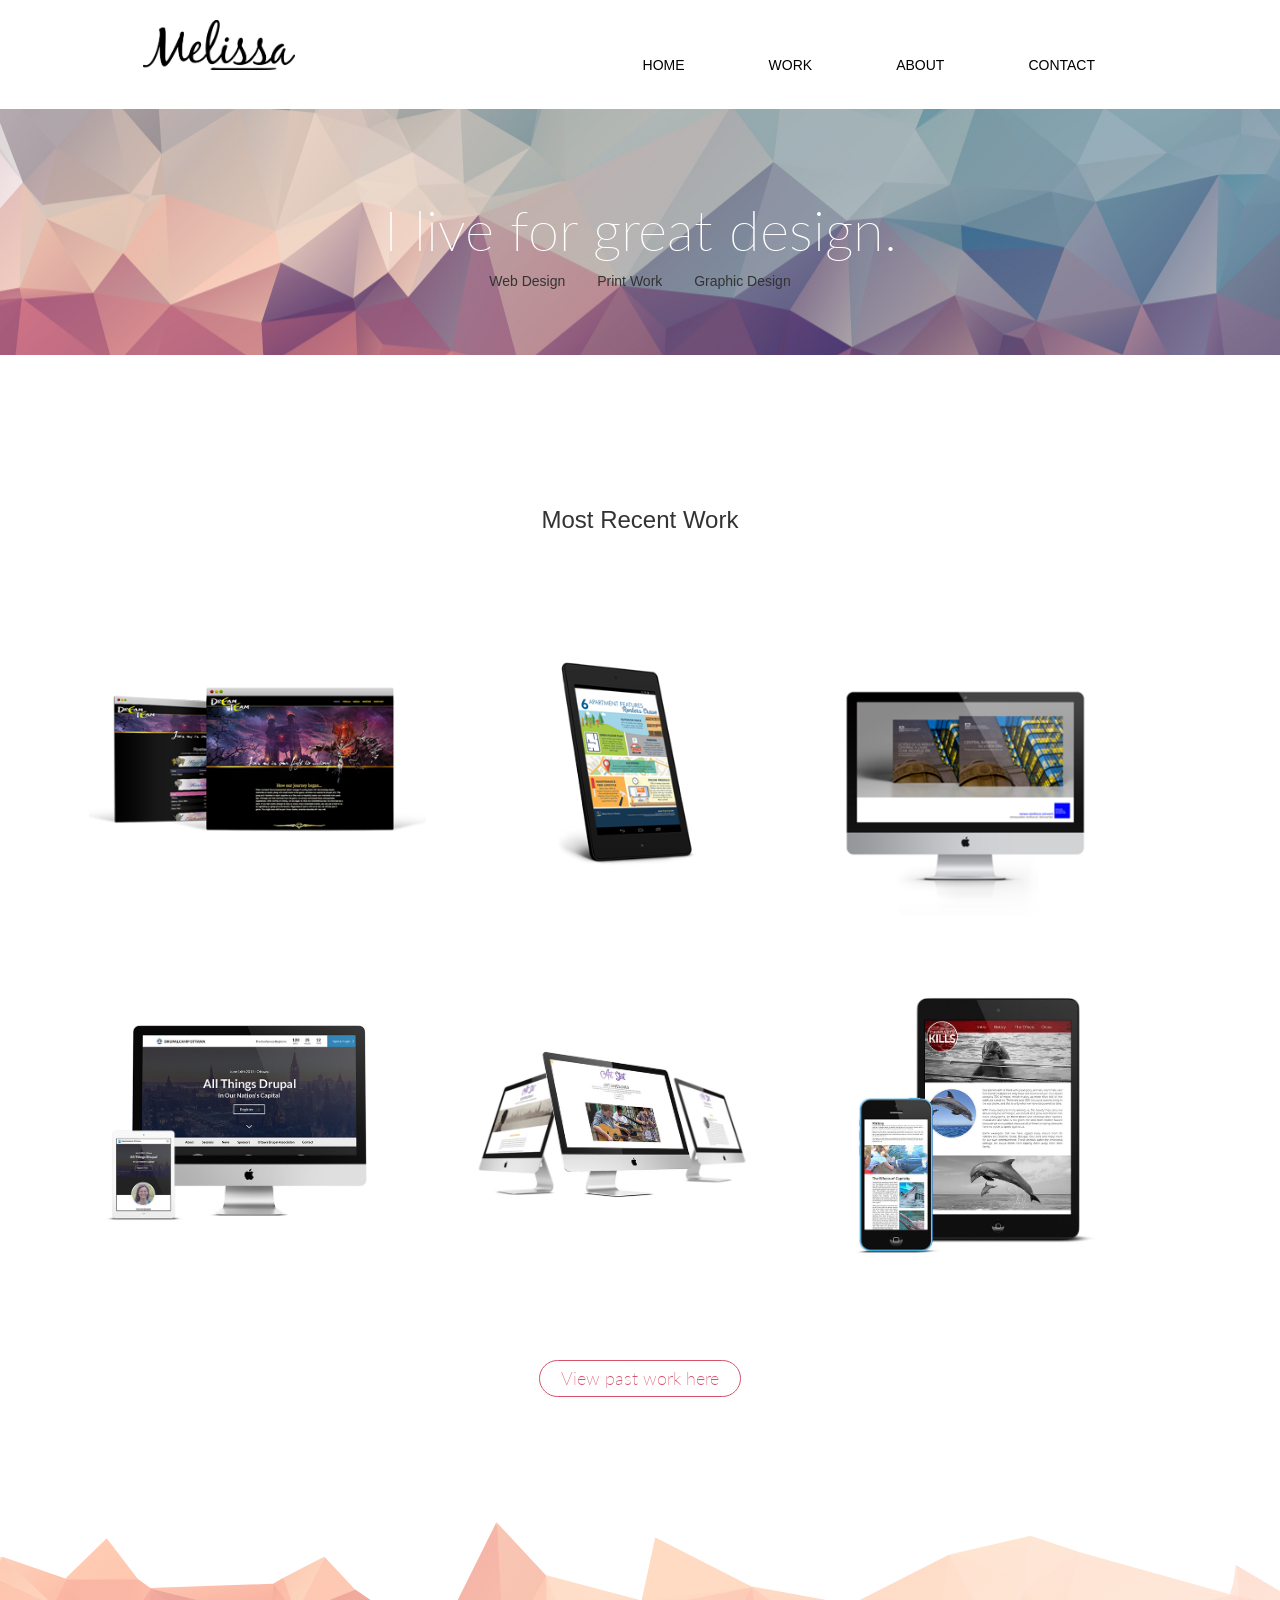
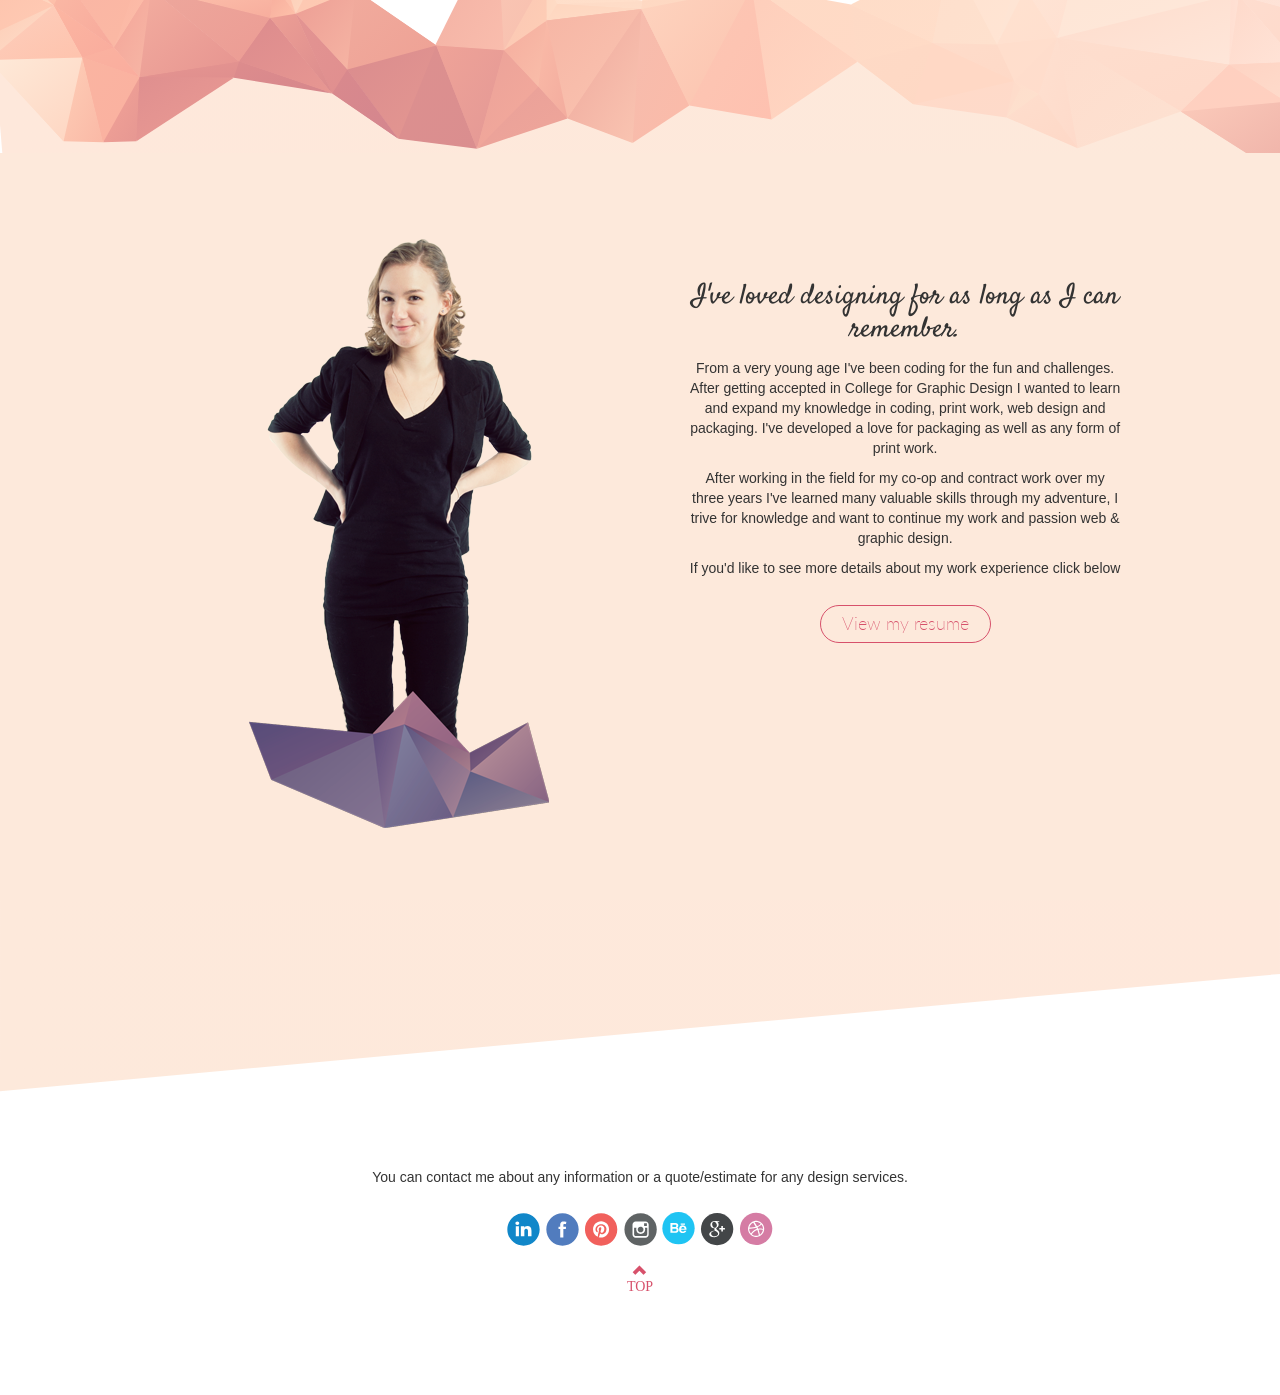
==== commit 36f815a2: "fix(html): added home link on home page" ====
--- a/index.html
+++ b/index.html
@@ -73,6 +73,9 @@
                         <a class="page-scroll" href="#page-top"></a>
                     </li>
                     <li>
+                        <a class="page-scroll" href="http://melissaroy.ca">HOME</a>
+                    </li>
+                    <li>
                         <a class="page-scroll" href="#work">WORK</a>
                     </li>
                     <li>
@@ -113,6 +116,14 @@
             <div class="gallery">
 
                 <figure class="gallery-item">
+                    <a href="l2dreamteam.html"><img src="images/portfolio/dream-team-web.png">
+                      <figcaption class="img-title">
+                          <h5>L2 Dream Team</h5>    
+                      </figcaption>
+                    </a>
+                </figure>
+
+                <figure class="gallery-item">
                     <a href="clv-infographic.html"><img src="images/portfolio/clv-info-1.png">
                       <figcaption class="img-title">
                           <h5>6 Apartment Features</h5>    
@@ -147,22 +158,6 @@
                     <a href="captivity-kills.html"><img src="images/portfolio/captivity-web-1.jpg">
                     <figcaption class="img-title">
                         <h5>Captivity Kills</h5>    
-                    </figcaption>
-                    </a>
-                </figure>
-
-                <figure class="gallery-item">
-                    <a href="e-pub.html"><img src="images/portfolio/e-pub.jpg">
-                      <figcaption class="img-title">
-                          <h5>Sea Turtle Threats & Species</h5>    
-                      </figcaption>
-                    </a>
-                </figure>
-
-                <figure class="gallery-item">
-                    <a href="annual-report.html"><img src="images/portfolio/cds-2.jpg">
-                    <figcaption class="img-title">
-                        <h5>Cirque du Soleil</h5>    
                     </figcaption>
                     </a>
                 </figure>
